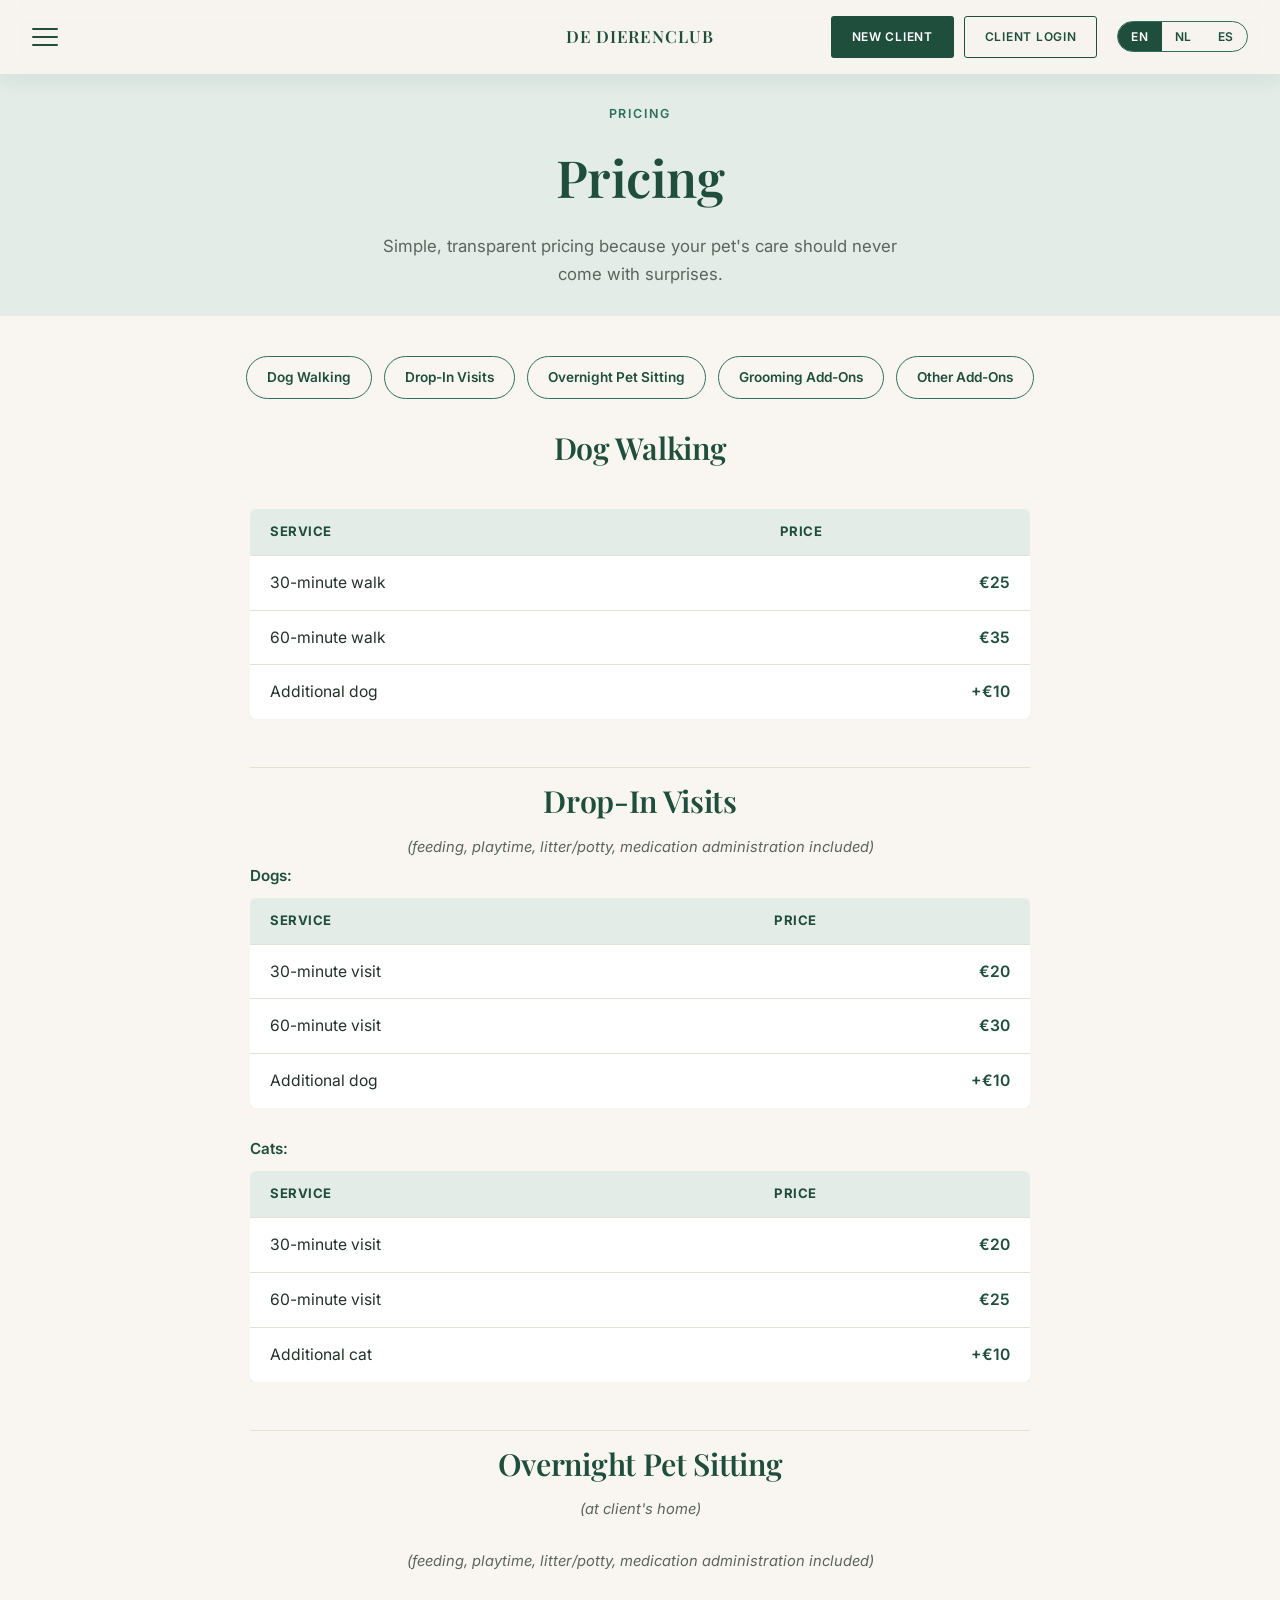
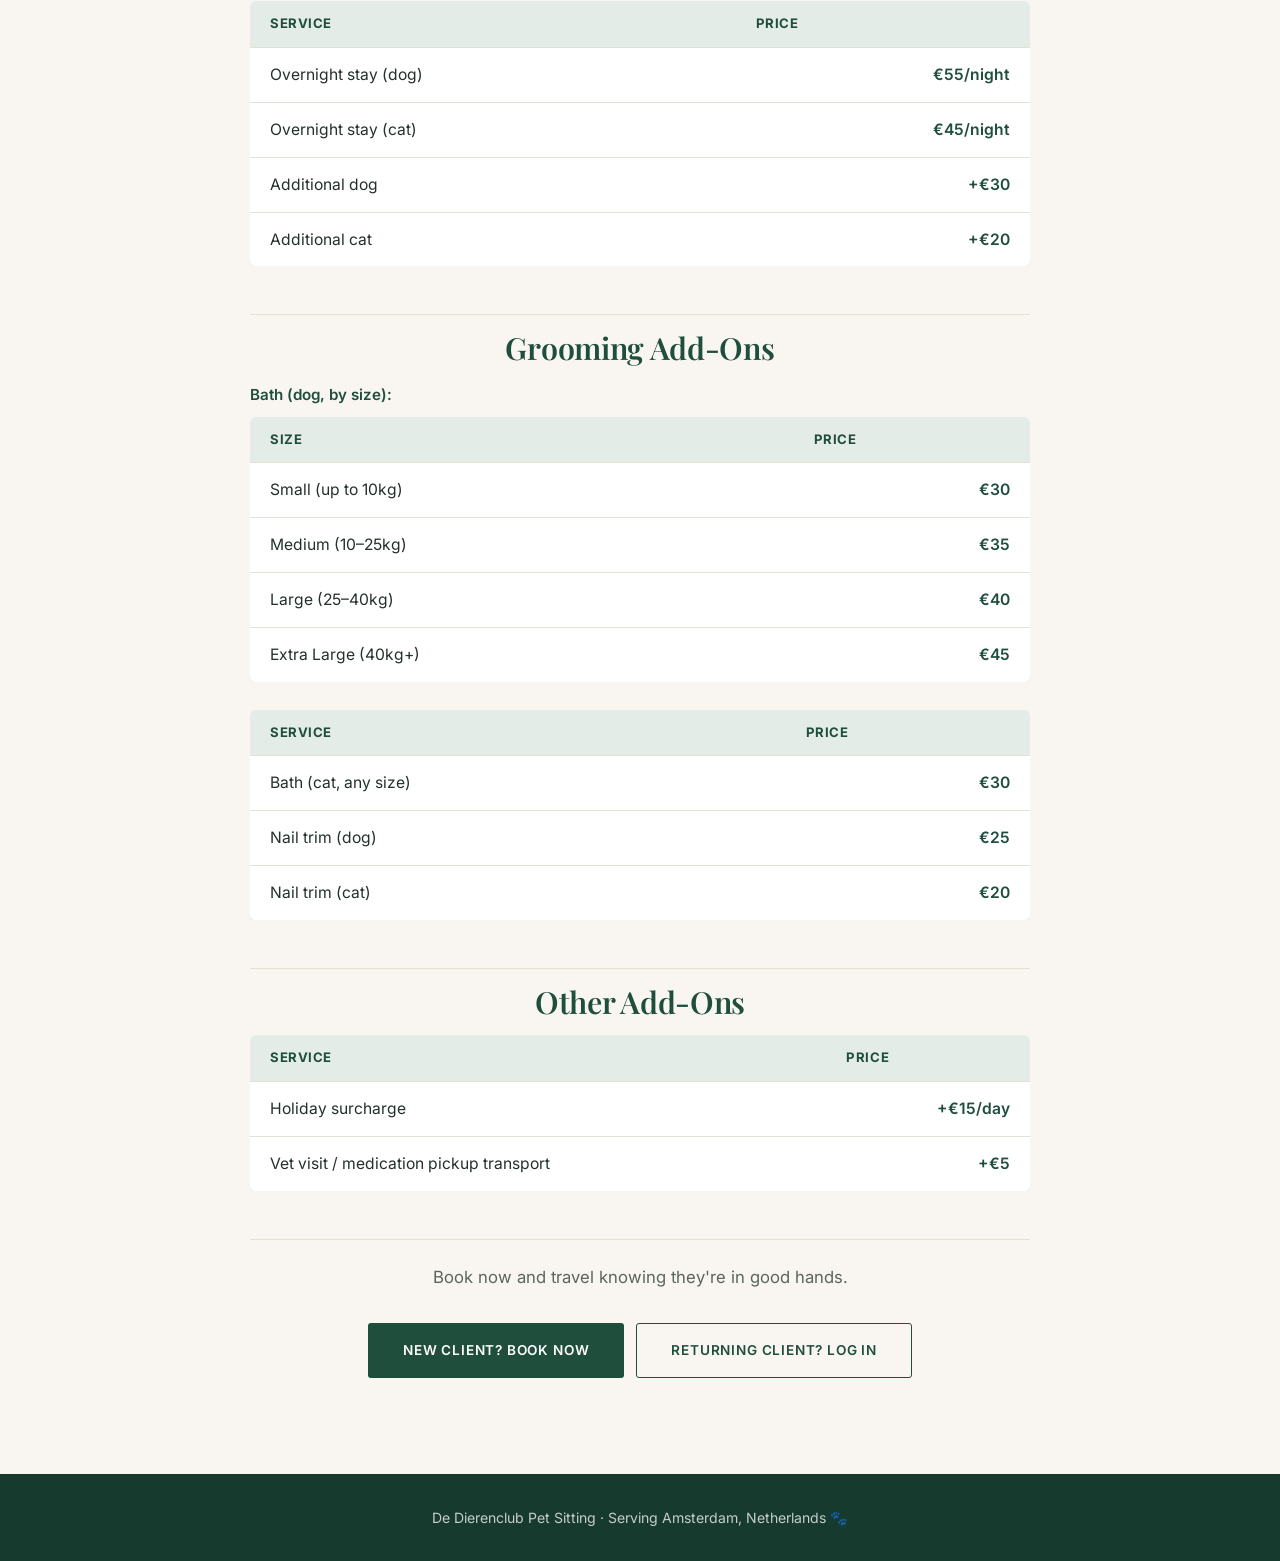
==== pricing.html @ d49aac17 "Add files via upload" ====
<!DOCTYPE html>
<html lang="en">
<head>
<meta charset="UTF-8">
<meta name="viewport" content="width=device-width, initial-scale=1.0">
<title id="pageTitle">Pricing | De Dierenclub Pet Sitting Amsterdam</title>
<meta id="metaDescription" name="description" content="Clear, transparent pricing for dog walking, drop-in visits, overnight pet sitting, and grooming add-ons in Amsterdam.">
<script>
  window.PAGE_META = {
    en: {
      title: "Pricing | De Dierenclub Pet Sitting Amsterdam",
      description: "Clear, transparent pricing for dog walking, drop-in visits, overnight pet sitting, and grooming add-ons in Amsterdam."
    },
    nl: {
      title: "Prijzen | De Dierenclub Pet Sitting Amsterdam",
      description: "Duidelijke, transparante prijzen voor hondenuitlaatservice, oppasbezoeken, overnachtingen en extra verzorgingsdiensten in Amsterdam."
    },
    es: {
      title: "Precios | De Dierenclub Pet Sitting Ámsterdam",
      description: "Precios claros y transparentes para paseo de perros, visitas a domicilio, pernoctación y servicios de aseo adicionales en Ámsterdam."
    }
  };
</script>
<!-- TODO: replace placeholder domain below with the real domain once the site is deployed -->
<link rel="alternate" hreflang="en" href="https://www.dedierenclubpetsitting.nl/pricing.html">
<link rel="alternate" hreflang="nl" href="https://www.dedierenclubpetsitting.nl/pricing.html">
<link rel="alternate" hreflang="es" href="https://www.dedierenclubpetsitting.nl/pricing.html">
<link rel="alternate" hreflang="x-default" href="https://www.dedierenclubpetsitting.nl/pricing.html">
<link rel="preconnect" href="https://fonts.googleapis.com">
<link rel="preconnect" href="https://fonts.gstatic.com" crossorigin>
<link href="https://fonts.googleapis.com/css2?family=Playfair+Display:wght@500;600;700&family=Inter:wght@400;500;600;700&display=swap" rel="stylesheet">
<link rel="stylesheet" href="styles.css">
</head>
<body>

<div class="floating-bar is-scrolled">
  <button type="button" class="hamburger" id="menuToggle" aria-expanded="false" aria-controls="navOverlay" data-i18n-aria-label="menu_open" aria-label="Open menu">
    <span></span><span></span><span></span>
  </button>
  <a class="floating-brand" href="index.html#home"><span translate="no">De Dierenclub</span></a>
  <div class="floating-right">
    <div class="header-cta">
      <a class="btn btn-primary btn-sm" href="https://www.timetopet.com/portal/dedierenclub/create-account" target="_blank" rel="noopener" data-i18n="header_book_btn">New Client</a>
      <a class="btn btn-outline btn-sm" href="https://www.timetopet.com/portal/dedierenclub" target="_blank" rel="noopener" data-i18n="header_login_btn">Client Login</a>
    </div>
    <div class="lang-toggle" role="group" aria-label="Language selector">
      <button type="button" class="lang-btn active" id="langEnBtn" data-lang="en" aria-pressed="true">EN</button>
      <button type="button" class="lang-btn" id="langNlBtn" data-lang="nl" aria-pressed="false">NL</button>
      <button type="button" class="lang-btn" id="langEsBtn" data-lang="es" aria-pressed="false">ES</button>
    </div>
  </div>
</div>

<nav class="nav-overlay" id="navOverlay" aria-hidden="true">
  <button type="button" class="hamburger" id="menuClose" style="position:absolute; top:28px; left:32px;" data-i18n-aria-label="menu_close" aria-label="Close menu">
    <span style="transform:translateY(8px) rotate(45deg);"></span>
    <span style="opacity:0;"></span>
    <span style="transform:translateY(-8px) rotate(-45deg);"></span>
  </button>
  <ul class="nav-overlay-links">
    <li><a href="index.html#home" data-i18n="nav_home">Home</a></li>
    <li><a href="index.html#services" data-i18n="nav_services">Services</a></li>
    <li><a href="index.html#about" data-i18n="nav_about">About</a></li>
    <li><a href="pricing.html" data-i18n="nav_pricing">Pricing</a></li>
    <li><a href="index.html#book" data-i18n="nav_book">Book</a></li>
    <li><a href="index.html#contact" data-i18n="nav_contact">Contact</a></li>
  </ul>
</nav>

<main>

  <section class="pricing-hero">
    <div class="container">
      <span class="eyebrow" data-i18n="pricing_hero_title">Pricing</span>
      <h1 data-i18n="pricing_hero_title">Pricing</h1>
      <p data-i18n="pricing_hero_lede">Simple, transparent pricing because your pet's care should never come with surprises.</p>
    </div>
  </section>

  <nav class="pricing-chips" aria-label="Pricing categories">
    <a class="pricing-chip" href="#dog-walking" data-i18n="service_walking_title">Dog Walking</a>
    <a class="pricing-chip" href="#dropin-visits" data-i18n="pricing_dropin_title">Drop-In Visits</a>
    <a class="pricing-chip" href="#overnight" data-i18n="pricing_overnight_title">Overnight Pet Sitting</a>
    <a class="pricing-chip" href="#grooming" data-i18n="pricing_grooming_title">Grooming Add-Ons</a>
    <a class="pricing-chip" href="#other-addons" data-i18n="pricing_other_title">Other Add-Ons</a>
  </nav>

  <section id="dog-walking" class="pricing-category">
    <div class="container pricing-category-inner">
      <h2 data-i18n="service_walking_title">Dog Walking</h2>
      <div class="pricing-table-wrap">
        <table class="pricing-table">
          <thead>
            <tr>
              <th data-i18n="pricing_col_service">Service</th>
              <th data-i18n="pricing_col_price">Price</th>
            </tr>
          </thead>
          <tbody>
            <tr>
              <td data-i18n="pricing_walk30">30-minute walk</td>
              <td>€25</td>
            </tr>
            <tr>
              <td data-i18n="pricing_walk60">60-minute walk</td>
              <td>€35</td>
            </tr>
            <tr>
              <td data-i18n="pricing_extra_dog">Additional dog</td>
              <td>+€10</td>
            </tr>
          </tbody>
        </table>
      </div>
    </div>
  </section>

  <section id="dropin-visits" class="pricing-category">
    <div class="container pricing-category-inner">
      <h2 data-i18n="pricing_dropin_title">Drop-In Visits</h2>
      <p class="pricing-note" data-i18n="pricing_dropin_note">(feeding, playtime, litter/potty, medication administration included)</p>

      <div class="pricing-subgroup">
        <p class="pricing-subgroup-label" data-i18n="pricing_dogs_label">Dogs:</p>
        <div class="pricing-table-wrap">
          <table class="pricing-table">
            <thead>
              <tr>
                <th data-i18n="pricing_col_service">Service</th>
                <th data-i18n="pricing_col_price">Price</th>
              </tr>
            </thead>
            <tbody>
              <tr>
                <td data-i18n="pricing_visit30">30-minute visit</td>
                <td>€20</td>
              </tr>
              <tr>
                <td data-i18n="pricing_visit60">60-minute visit</td>
                <td>€30</td>
              </tr>
              <tr>
                <td data-i18n="pricing_extra_dog">Additional dog</td>
                <td>+€10</td>
              </tr>
            </tbody>
          </table>
        </div>
      </div>

      <div class="pricing-subgroup">
        <p class="pricing-subgroup-label" data-i18n="pricing_cats_label">Cats:</p>
        <div class="pricing-table-wrap">
          <table class="pricing-table">
            <thead>
              <tr>
                <th data-i18n="pricing_col_service">Service</th>
                <th data-i18n="pricing_col_price">Price</th>
              </tr>
            </thead>
            <tbody>
              <tr>
                <td data-i18n="pricing_visit30">30-minute visit</td>
                <td>€20</td>
              </tr>
              <tr>
                <td data-i18n="pricing_visit60">60-minute visit</td>
                <td>€25</td>
              </tr>
              <tr>
                <td data-i18n="pricing_extra_cat">Additional cat</td>
                <td>+€10</td>
              </tr>
            </tbody>
          </table>
        </div>
      </div>
    </div>
  </section>

  <section id="overnight" class="pricing-category">
    <div class="container pricing-category-inner">
      <h2 data-i18n="pricing_overnight_title">Overnight Pet Sitting</h2>
      <p class="pricing-note" data-i18n="pricing_overnight_note">(at client's home)</p>
      <p class="pricing-note" data-i18n="pricing_dropin_note">(feeding, playtime, litter/potty, medication administration included)</p>
      <div class="pricing-table-wrap">
        <table class="pricing-table">
          <thead>
            <tr>
              <th data-i18n="pricing_col_service">Service</th>
              <th data-i18n="pricing_col_price">Price</th>
            </tr>
          </thead>
          <tbody>
            <tr>
              <td data-i18n="pricing_overnight_dog">Overnight stay (dog)</td>
              <td>€55/night</td>
            </tr>
            <tr>
              <td data-i18n="pricing_overnight_cat">Overnight stay (cat)</td>
              <td>€45/night</td>
            </tr>
            <tr>
              <td data-i18n="pricing_extra_dog">Additional dog</td>
              <td>+€30</td>
            </tr>
            <tr>
              <td data-i18n="pricing_extra_cat">Additional cat</td>
              <td>+€20</td>
            </tr>
          </tbody>
        </table>
      </div>
    </div>
  </section>

  <section id="grooming" class="pricing-category">
    <div class="container pricing-category-inner">
      <h2 data-i18n="pricing_grooming_title">Grooming Add-Ons</h2>

      <div class="pricing-subgroup">
        <p class="pricing-subgroup-label" data-i18n="pricing_bath_dog_label">Bath (dog, by size):</p>
        <div class="pricing-table-wrap">
          <table class="pricing-table">
            <thead>
              <tr>
                <th data-i18n="pricing_col_size">Size</th>
                <th data-i18n="pricing_col_price">Price</th>
              </tr>
            </thead>
            <tbody>
              <tr>
                <td data-i18n="pricing_size_small">Small (up to 10kg)</td>
                <td>€30</td>
              </tr>
              <tr>
                <td data-i18n="pricing_size_medium">Medium (10–25kg)</td>
                <td>€35</td>
              </tr>
              <tr>
                <td data-i18n="pricing_size_large">Large (25–40kg)</td>
                <td>€40</td>
              </tr>
              <tr>
                <td data-i18n="pricing_size_xl">Extra Large (40kg+)</td>
                <td>€45</td>
              </tr>
            </tbody>
          </table>
        </div>
      </div>

      <div class="pricing-subgroup">
        <div class="pricing-table-wrap">
          <table class="pricing-table">
            <thead>
              <tr>
                <th data-i18n="pricing_col_service">Service</th>
                <th data-i18n="pricing_col_price">Price</th>
              </tr>
            </thead>
            <tbody>
              <tr>
                <td data-i18n="pricing_bath_cat">Bath (cat, any size)</td>
                <td>€30</td>
              </tr>
              <tr>
                <td data-i18n="pricing_nail_dog">Nail trim (dog)</td>
                <td>€25</td>
              </tr>
              <tr>
                <td data-i18n="pricing_nail_cat">Nail trim (cat)</td>
                <td>€20</td>
              </tr>
            </tbody>
          </table>
        </div>
      </div>
    </div>
  </section>

  <section id="other-addons" class="pricing-category">
    <div class="container pricing-category-inner">
      <h2 data-i18n="pricing_other_title">Other Add-Ons</h2>
      <div class="pricing-table-wrap">
        <table class="pricing-table">
          <thead>
            <tr>
              <th data-i18n="pricing_col_service">Service</th>
              <th data-i18n="pricing_col_price">Price</th>
            </tr>
          </thead>
          <tbody>
            <tr>
              <td data-i18n="pricing_holiday">Holiday surcharge</td>
              <td>+€15/day</td>
            </tr>
            <tr>
              <td data-i18n="pricing_vet_transport">Vet visit / medication pickup transport</td>
              <td>+€5</td>
            </tr>
          </tbody>
        </table>
      </div>
    </div>
  </section>

  <section class="pricing-cta">
    <div class="container">
      <p data-i18n="pricing_cta_lede_2">Book now and travel knowing they're in good hands.</p>
      <div class="btn-pair">
        <a class="btn btn-primary" href="https://www.timetopet.com/portal/dedierenclub/create-account" target="_blank" rel="noopener" data-i18n="cta_new_client_btn">New Client? Book Now</a>
        <a class="btn btn-outline" href="https://www.timetopet.com/portal/dedierenclub" target="_blank" rel="noopener" data-i18n="cta_returning_client_btn">Returning Client? Log In</a>
      </div>
    </div>
  </section>

</main>

<footer class="site-footer">
  <div class="container footer-inner">
    <p><span translate="no">De Dierenclub</span> Pet Sitting · <span data-i18n="footer_text">Serving Amsterdam, Netherlands 🐾</span></p>
  </div>
</footer>

<script src="script.js"></script>
</body>
</html>
---- styles.css ----
:root {
  --forest: #1F4E3D;
  --forest-dark: #163A2D;
  --sage: #2E6F5E;
  --sage-light: #E3ECE7;
  --bg: #F9F6F1;
  --white: #FFFFFF;
  --ink: #24302A;
  --ink-soft: #5B655E;
  --border: #E4E0D3;
  --gold: #C9A24B;
  --radius: 6px;
  --radius-sm: 3px;
  --shadow-soft: 0 6px 20px rgba(31, 78, 61, 0.08);
  --shadow: 0 14px 32px rgba(31, 78, 61, 0.14);
  --shadow-lift: 0 26px 52px rgba(31, 78, 61, 0.18);
  --ease: cubic-bezier(0.22, 1, 0.36, 1);
}

* {
  box-sizing: border-box;
}

html {
  scroll-behavior: smooth;
}

body {
  margin: 0;
  font-family: 'Inter', sans-serif;
  color: var(--ink);
  background-color: var(--bg);
  line-height: 1.65;
  -webkit-font-smoothing: antialiased;
  -moz-osx-font-smoothing: grayscale;
}

body.menu-open {
  overflow: hidden;
}

h1, h2, h3 {
  font-family: 'Playfair Display', serif;
  font-weight: 600;
  letter-spacing: -0.01em;
  color: var(--forest);
  margin: 0;
}

p {
  margin: 0 0 1rem 0;
  color: var(--ink-soft);
}

a {
  color: var(--sage);
}

img {
  max-width: 100%;
  display: block;
}

.container {
  max-width: 1140px;
  margin: 0 auto;
  padding: 0 28px;
}

.eyebrow {
  display: block;
  font-family: 'Inter', sans-serif;
  font-size: 0.78rem;
  font-weight: 600;
  letter-spacing: 0.16em;
  text-transform: uppercase;
  color: var(--sage);
  margin-bottom: 10px;
}

/* ---------- Floating top bar ---------- */
.floating-bar {
  position: fixed;
  top: 0;
  left: 0;
  right: 0;
  z-index: 40;
  display: grid;
  grid-template-columns: 1fr auto 1fr;
  align-items: center;
  padding: 28px 32px;
  transition: background-color 0.3s var(--ease), box-shadow 0.3s var(--ease), padding 0.3s var(--ease);
}

.floating-bar .hamburger {
  justify-self: start;
}

.floating-bar .floating-brand {
  justify-self: center;
}

.floating-right {
  display: flex;
  align-items: center;
  gap: 20px;
  justify-self: end;
}

.header-cta {
  display: flex;
  align-items: center;
  gap: 10px;
}

/* Over the dark full-bleed hero, the outline button needs light styling to
   stay legible; once the bar solidifies on scroll (or on pages with no
   photo hero, like pricing.html), it uses the standard forest styling. */
.floating-bar:not(.is-scrolled) .header-cta .btn-outline {
  border-color: rgba(255, 255, 255, 0.75);
  color: var(--white);
}

.floating-bar:not(.is-scrolled) .header-cta .btn-outline:hover {
  background-color: var(--white);
  color: var(--forest);
}

@media (max-width: 860px) {
  .header-cta {
    display: none;
  }
}

.floating-bar.is-scrolled {
  background-color: rgba(249, 246, 241, 0.9);
  backdrop-filter: blur(8px);
  box-shadow: var(--shadow-soft);
  padding: 16px 32px;
}

.hamburger {
  display: flex;
  flex-direction: column;
  justify-content: center;
  gap: 6px;
  width: 42px;
  height: 42px;
  background: none;
  border: none;
  cursor: pointer;
  padding: 0;
  z-index: 60;
}

.hamburger span {
  display: block;
  width: 26px;
  height: 2px;
  background-color: var(--white);
  border-radius: 2px;
  transition: transform 0.35s var(--ease), opacity 0.25s var(--ease), background-color 0.3s var(--ease);
}

.floating-bar.is-scrolled .hamburger span {
  background-color: var(--forest);
}

.menu-open .hamburger span {
  background-color: var(--white) !important;
}

.menu-open .hamburger span:nth-child(1) {
  transform: translateY(8px) rotate(45deg);
}

.menu-open .hamburger span:nth-child(2) {
  opacity: 0;
}

.menu-open .hamburger span:nth-child(3) {
  transform: translateY(-8px) rotate(-45deg);
}

.floating-brand {
  font-family: 'Playfair Display', serif;
  font-weight: 600;
  font-size: 1.05rem;
  letter-spacing: 0.06em;
  text-transform: uppercase;
  color: var(--white);
  text-decoration: none;
  transition: color 0.3s var(--ease);
}

.floating-bar.is-scrolled .floating-brand {
  color: var(--forest);
}

.menu-open .floating-brand {
  color: var(--white) !important;
}

.lang-toggle {
  display: flex;
  border: 1px solid rgba(255, 255, 255, 0.7);
  border-radius: 999px;
  overflow: hidden;
  transition: border-color 0.3s var(--ease);
  z-index: 60;
}

.floating-bar.is-scrolled .lang-toggle {
  border-color: var(--sage);
}

.menu-open .lang-toggle {
  border-color: rgba(255, 255, 255, 0.7) !important;
}

.lang-btn {
  border: none;
  background-color: transparent;
  color: var(--white);
  font-family: inherit;
  font-weight: 600;
  font-size: 0.75rem;
  letter-spacing: 0.05em;
  padding: 7px 13px;
  cursor: pointer;
  transition: background-color 0.15s ease, color 0.15s ease;
}

.floating-bar.is-scrolled .lang-btn {
  color: var(--forest);
}

.menu-open .lang-btn {
  color: var(--white) !important;
}

.lang-btn.active {
  background-color: var(--white);
  color: var(--forest) !important;
}

.lang-btn:not(.active):hover {
  background-color: rgba(255, 255, 255, 0.15);
}

.floating-bar.is-scrolled .lang-btn.active {
  background-color: var(--forest);
  color: var(--white) !important;
}

/* ---------- Full-screen nav overlay ---------- */
.nav-overlay {
  position: fixed;
  inset: 0;
  z-index: 50;
  background-color: var(--forest);
  display: flex;
  align-items: center;
  justify-content: center;
  opacity: 0;
  visibility: hidden;
  transition: opacity 0.45s var(--ease), visibility 0.45s var(--ease);
}

.nav-overlay.is-open {
  opacity: 1;
  visibility: visible;
}

.nav-overlay-links {
  list-style: none;
  margin: 0;
  padding: 0;
  text-align: center;
}

.nav-overlay-links li {
  overflow: hidden;
}

.nav-overlay-links a {
  display: inline-block;
  font-family: 'Playfair Display', serif;
  font-size: clamp(2.2rem, 6vw, 3.6rem);
  font-weight: 600;
  color: var(--white);
  text-decoration: none;
  padding: 14px 0;
  opacity: 0;
  transform: translateY(30px);
  transition: opacity 0.5s var(--ease), transform 0.5s var(--ease), color 0.2s ease;
}

.nav-overlay.is-open .nav-overlay-links a {
  opacity: 1;
  transform: translateY(0);
}

.nav-overlay-links a:hover {
  color: var(--gold);
}

.nav-overlay.is-open .nav-overlay-links li:nth-child(1) a { transition-delay: 0.08s; }
.nav-overlay.is-open .nav-overlay-links li:nth-child(2) a { transition-delay: 0.14s; }
.nav-overlay.is-open .nav-overlay-links li:nth-child(3) a { transition-delay: 0.2s; }
.nav-overlay.is-open .nav-overlay-links li:nth-child(4) a { transition-delay: 0.26s; }
.nav-overlay.is-open .nav-overlay-links li:nth-child(5) a { transition-delay: 0.32s; }

@media (prefers-reduced-motion: reduce) {
  .nav-overlay-links a {
    transition: opacity 0.2s ease;
    transform: none;
  }
}

/* ---------- Buttons ---------- */
.btn {
  display: inline-block;
  padding: 15px 34px;
  border-radius: var(--radius-sm);
  font-family: 'Inter', sans-serif;
  font-weight: 600;
  font-size: 0.85rem;
  letter-spacing: 0.06em;
  text-transform: uppercase;
  text-decoration: none;
  border: 1px solid transparent;
  cursor: pointer;
  transition: transform 0.25s var(--ease), box-shadow 0.25s var(--ease), background-color 0.25s var(--ease), color 0.25s var(--ease), border-color 0.25s var(--ease);
}

.btn-primary {
  background-color: var(--forest);
  color: var(--white);
}

.btn-primary:hover {
  background-color: var(--forest-dark);
  transform: translateY(-3px);
  box-shadow: var(--shadow);
}

.btn-outline {
  background-color: transparent;
  color: var(--forest);
  border-color: var(--forest);
}

.btn-outline:hover {
  background-color: var(--forest);
  color: var(--white);
  transform: translateY(-3px);
}

.btn-sm {
  padding: 10px 20px;
  font-size: 0.75rem;
}

.btn-pair {
  display: flex;
  align-items: center;
  justify-content: center;
  gap: 12px;
  flex-wrap: wrap;
}

.btn-book {
  display: inline-block;
  align-self: flex-start;
  margin-top: auto;
  padding: 11px 22px;
  border-radius: var(--radius-sm);
  border: 1px solid var(--sage);
  color: var(--sage);
  background: transparent;
  font-weight: 600;
  font-size: 0.78rem;
  letter-spacing: 0.06em;
  text-transform: uppercase;
  text-decoration: none;
  transition: background-color 0.25s ease, color 0.25s ease, transform 0.25s ease;
}

.btn-book:hover {
  background-color: var(--sage);
  color: var(--white);
  transform: translateY(-2px);
}

.btn-whatsapp {
  display: inline-flex;
  align-items: center;
  gap: 10px;
  margin-top: 18px;
  padding: 14px 28px;
  border-radius: var(--radius-sm);
  background-color: #25D366;
  color: var(--white);
  font-weight: 600;
  font-size: 0.85rem;
  letter-spacing: 0.04em;
  text-decoration: none;
  transition: transform 0.25s var(--ease), box-shadow 0.25s var(--ease), background-color 0.25s ease;
}

.btn-whatsapp:hover {
  background-color: #1EBE59;
  transform: translateY(-3px);
  box-shadow: var(--shadow);
}

/* ---------- Hero ---------- */
.hero {
  position: relative;
  height: 100vh;
  min-height: 560px;
  display: flex;
  align-items: center;
  justify-content: center;
  overflow: hidden;
  text-align: center;
}

.hero-media {
  position: absolute;
  inset: 0;
  background-image: url('images/hero-amsterdam-canal.jpg');
  background-size: cover;
  background-position: center;
  transform: scale(1.06);
}

.hero-overlay {
  position: absolute;
  inset: 0;
  background: linear-gradient(180deg, rgba(22, 43, 35, 0.45) 0%, rgba(20, 38, 31, 0.35) 45%, rgba(15, 30, 24, 0.65) 100%);
}

.hero-inner {
  position: relative;
  z-index: 2;
  max-width: 780px;
  padding: 0 28px;
}

.hero h1 {
  font-size: clamp(2.4rem, 6vw, 4.6rem);
  line-height: 1.08;
  color: var(--white);
  opacity: 0;
  transform: translateY(22px);
  animation: heroIn 1s var(--ease) 0.3s forwards;
}

.hero-line {
  display: block;
}

@keyframes heroIn {
  to { opacity: 1; transform: translateY(0); }
}

@media (prefers-reduced-motion: reduce) {
  .hero h1 {
    animation: none;
    opacity: 1;
    transform: none;
  }
}

.scroll-indicator {
  position: absolute;
  left: 50%;
  bottom: 40px;
  transform: translateX(-50%);
  z-index: 2;
  width: 44px;
  height: 44px;
  border: 1px solid rgba(255, 255, 255, 0.6);
  border-radius: 50%;
  background: transparent;
  color: var(--white);
  display: flex;
  align-items: center;
  justify-content: center;
  cursor: pointer;
  animation: bob 2.4s ease-in-out infinite;
}

.scroll-indicator svg {
  width: 16px;
  height: 16px;
}

@keyframes bob {
  0%, 100% { transform: translateX(-50%) translateY(0); }
  50% { transform: translateX(-50%) translateY(8px); }
}

@media (prefers-reduced-motion: reduce) {
  .scroll-indicator {
    animation: none;
  }
}

/* ---------- Sections ---------- */
.section {
  padding: 48px 0 128px;
}

.section-head {
  text-align: center;
  max-width: 620px;
  margin: 0 auto 64px;
}

.section-head h2 {
  font-size: clamp(2rem, 4vw, 2.75rem);
  margin-bottom: 14px;
}

.section-head p {
  font-size: 1.1rem;
}

.reveal {
  opacity: 0;
  transform: translateY(36px);
  transition: opacity 0.8s var(--ease), transform 0.8s var(--ease);
}

.reveal.is-visible {
  opacity: 1;
  transform: translateY(0);
}

@media (prefers-reduced-motion: reduce) {
  .reveal {
    opacity: 1;
    transform: none;
    transition: none;
  }
}

/* ---------- Services ---------- */
.services {
  background-color: var(--bg);
  padding-bottom: 100px;
}

.services .section-head {
  margin-bottom: 40px;
}

.service-grid {
  display: grid;
  grid-template-columns: repeat(4, 1fr);
  gap: 28px;
}

.service-card {
  display: flex;
  flex-direction: column;
  background-color: var(--white);
  border: 1px solid var(--border);
  border-radius: var(--radius);
  padding: 40px 30px;
  text-align: left;
  transition: transform 0.35s var(--ease), box-shadow 0.35s var(--ease), border-color 0.35s var(--ease);
}

.service-card:hover {
  transform: translateY(-8px);
  box-shadow: var(--shadow-lift);
  border-color: transparent;
}

.service-icon {
  width: 44px;
  height: 44px;
  color: var(--sage);
  margin-bottom: 22px;
  transition: transform 0.35s var(--ease), color 0.35s var(--ease);
}

.service-card:hover .service-icon {
  transform: scale(1.1);
  color: var(--forest);
}

.service-card h3 {
  font-size: 1.3rem;
  margin-bottom: 10px;
}

.service-card p {
  font-size: 0.95rem;
  margin-bottom: 24px;
}

/* ---------- About ---------- */
.about {
  background-color: var(--sage-light);
  padding-top: 72px;
  padding-bottom: 72px;
}

.about-inner {
  display: grid;
  grid-template-columns: 0.85fr 1.15fr;
  gap: 72px;
  align-items: center;
}

.about-photo {
  border-radius: var(--radius);
  overflow: hidden;
  box-shadow: var(--shadow);
  aspect-ratio: 4 / 5;
}

.about-photo img {
  width: 100%;
  height: 100%;
  object-fit: cover;
}

.about-text h2 {
  font-size: clamp(2rem, 4vw, 2.6rem);
  margin-bottom: 22px;
}

.about-text p {
  font-size: 1.02rem;
}

/* ---------- Reviews ---------- */
.reviews {
  background-color: var(--bg);
  padding-bottom: 48px;
}

.reviews .section-head {
  margin-bottom: 40px;
}

.book {
  background-color: var(--sage-light);
  text-align: center;
  padding-bottom: 72px;
}

.book .section-head {
  margin-bottom: 40px;
}

.reviews-grid {
  display: grid;
  grid-template-columns: repeat(3, 1fr);
  gap: 28px;
  margin-bottom: 48px;
}

.review-card {
  background-color: var(--white);
  border: 1px solid var(--border);
  border-radius: var(--radius);
  padding: 34px 30px;
  transition: transform 0.35s var(--ease), box-shadow 0.35s var(--ease);
}

.review-card:hover {
  transform: translateY(-6px);
  box-shadow: var(--shadow-lift);
}

.review-stars {
  color: var(--gold);
  font-size: 1rem;
  letter-spacing: 2px;
  margin-bottom: 14px;
}

.review-text {
  font-style: italic;
  color: var(--ink);
  font-size: 0.98rem;
}

.review-author {
  font-weight: 600;
  color: var(--forest);
  margin-bottom: 0;
  font-size: 0.88rem;
}

.review-platforms {
  text-align: center;
}

.review-platforms-label {
  font-size: 1.05rem;
  margin-bottom: 16px;
}

.review-platform-links {
  display: flex;
  justify-content: center;
  flex-wrap: wrap;
  gap: 12px;
}

.review-platform-link {
  display: inline-flex;
  align-items: center;
  gap: 8px;
  padding: 9px 20px;
  border-radius: 999px;
  border: 1px solid var(--sage);
  color: var(--forest);
  text-decoration: none;
  font-weight: 600;
  font-size: 0.88rem;
  transition: background-color 0.2s ease, color 0.2s ease, transform 0.2s ease;
}

.review-platform-link:hover {
  background-color: var(--sage);
  color: var(--white);
  transform: translateY(-2px);
}

.review-platform-icon {
  width: 18px;
  height: 18px;
  flex-shrink: 0;
}

/* ---------- Contact ---------- */
.contact {
  background-color: var(--forest);
}

.contact .section-head h2,
.contact .section-head p {
  color: var(--white);
}

.contact .section-head {
  margin-bottom: 40px;
}

.contact .section-head p {
  color: rgba(255, 255, 255, 0.8);
}

.contact-inner {
  max-width: 560px;
  margin: 0 auto;
  text-align: center;
}

.contact-form {
  text-align: left;
  background-color: rgba(255, 255, 255, 0.04);
  border: 1px solid rgba(255, 255, 255, 0.16);
  border-radius: var(--radius);
  padding: 36px;
}

.form-row {
  margin-bottom: 20px;
  display: flex;
  flex-direction: column;
}

.form-row label {
  font-weight: 600;
  margin-bottom: 8px;
  font-size: 0.85rem;
  letter-spacing: 0.03em;
  color: rgba(255, 255, 255, 0.85);
}

.form-row input,
.form-row textarea {
  padding: 13px 16px;
  border-radius: var(--radius-sm);
  border: 1px solid rgba(255, 255, 255, 0.25);
  background-color: rgba(255, 255, 255, 0.06);
  font-family: inherit;
  font-size: 1rem;
  color: var(--white);
}

.form-row input::placeholder,
.form-row textarea::placeholder {
  color: rgba(255, 255, 255, 0.4);
}

.form-row input:focus,
.form-row textarea:focus {
  outline: none;
  border-color: var(--gold);
  background-color: rgba(255, 255, 255, 0.1);
}

.form-note {
  margin: 16px 0 0;
  font-weight: 600;
  color: var(--gold);
  min-height: 1.2em;
  font-size: 0.9rem;
}

.contact-whatsapp {
  margin-top: 28px;
}

/* ---------- Footer ---------- */
.site-footer {
  background-color: var(--forest-dark);
  color: rgba(255, 255, 255, 0.75);
  padding: 32px 0;
}

.footer-inner p {
  color: inherit;
  margin: 0;
  text-align: center;
  font-size: 0.88rem;
}

/* ---------- Pricing page ---------- */
.pricing-hero {
  background-color: var(--sage-light);
  padding: 104px 0 28px;
  text-align: center;
}

.pricing-hero h1 {
  font-size: clamp(2.4rem, 5vw, 3.2rem);
  margin-bottom: 14px;
}

.pricing-hero p {
  max-width: 520px;
  margin: 0 auto;
  font-size: 1.05rem;
}

.pricing-chips {
  display: flex;
  flex-wrap: wrap;
  justify-content: center;
  gap: 12px;
  padding: 40px 0 12px;
}

.pricing-chip {
  display: inline-block;
  padding: 9px 20px;
  border-radius: 999px;
  border: 1px solid var(--sage);
  color: var(--forest);
  text-decoration: none;
  font-weight: 600;
  font-size: 0.85rem;
  white-space: nowrap;
  transition: background-color 0.2s ease, color 0.2s ease, transform 0.2s ease;
}

.pricing-chip:hover {
  background-color: var(--forest);
  color: var(--white);
  border-color: var(--forest);
  transform: translateY(-2px);
}

.pricing-category {
  scroll-margin-top: 130px;
  padding: 0;
}

.pricing-category-inner {
  max-width: 780px;
  margin: 0 auto;
  padding: 8px 0 48px;
  border-bottom: 1px solid var(--border);
}

.pricing-category-inner h2 {
  font-size: 1.9rem;
  text-align: center;
  margin-bottom: 8px;
}

#dog-walking h2 {
  margin-top: 4px;
  margin-bottom: 36px;
}

.pricing-note {
  text-align: center;
  font-style: italic;
  font-size: 0.92rem;
  color: var(--ink-soft);
  max-width: 560px;
  margin: 0 auto 28px;
}

#dropin-visits .pricing-note {
  margin-bottom: 4px;
}

.pricing-subgroup {
  margin-bottom: 28px;
}

.pricing-subgroup:last-child {
  margin-bottom: 0;
}

.pricing-subgroup-label {
  font-weight: 600;
  color: var(--forest);
  margin-bottom: 10px;
  font-size: 0.95rem;
}

.pricing-table-wrap {
  overflow-x: auto;
}

.pricing-table {
  width: 100%;
  border-collapse: collapse;
  background-color: var(--white);
  border-radius: var(--radius);
  overflow: hidden;
  box-shadow: var(--shadow-soft);
}

.pricing-table th {
  text-align: left;
  background-color: var(--sage-light);
  color: var(--forest);
  font-size: 0.82rem;
  letter-spacing: 0.04em;
  text-transform: uppercase;
  padding: 12px 20px;
}

.pricing-table td {
  padding: 14px 20px;
  border-top: 1px solid var(--border);
  font-size: 0.98rem;
}

.pricing-table td:last-child {
  text-align: right;
  font-weight: 600;
  color: var(--forest);
  white-space: nowrap;
}

.pricing-cta {
  text-align: center;
  padding: 24px 0 96px;
}

.pricing-cta p {
  max-width: 560px;
  margin: 0 auto 32px;
  font-size: 1.05rem;
}

/* ---------- Responsive ---------- */
@media (max-width: 900px) {
  .service-grid {
    grid-template-columns: repeat(2, 1fr);
  }

  .about-inner {
    grid-template-columns: 1fr;
    gap: 40px;
  }

  .about-photo {
    max-width: 360px;
    margin: 0 auto;
    aspect-ratio: 1 / 1;
  }

  .about-text {
    text-align: center;
  }

  .reviews-grid {
    grid-template-columns: 1fr;
  }
}

@media (max-width: 640px) {
  .floating-bar {
    padding: 20px 20px;
  }

  .floating-bar.is-scrolled {
    padding: 14px 20px;
  }

  .floating-brand {
    font-size: 0.85rem;
  }

  .section {
    padding: 32px 0 88px;
  }

  .section-head {
    margin-bottom: 44px;
  }

  .service-grid {
    grid-template-columns: 1fr;
  }

  .contact-form {
    padding: 24px;
  }

  .pricing-hero {
    padding: 88px 0 20px;
  }
}
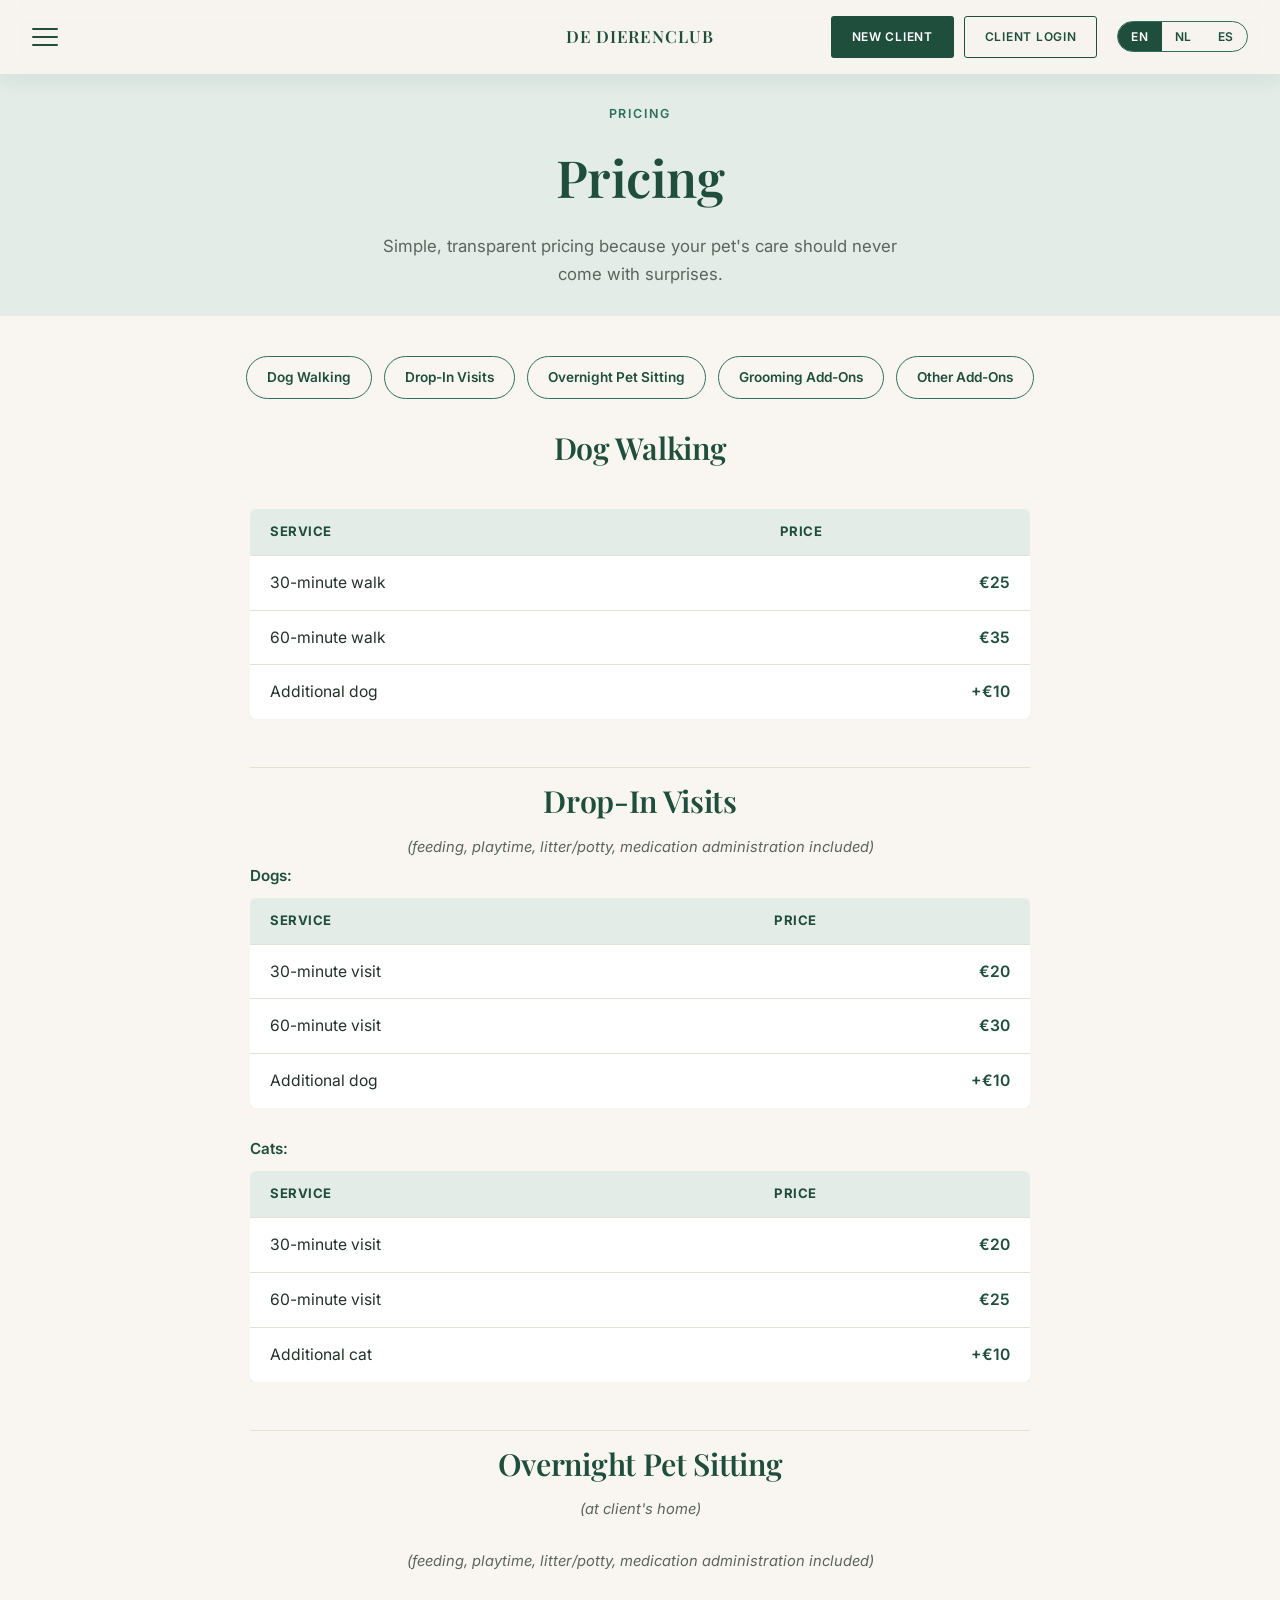
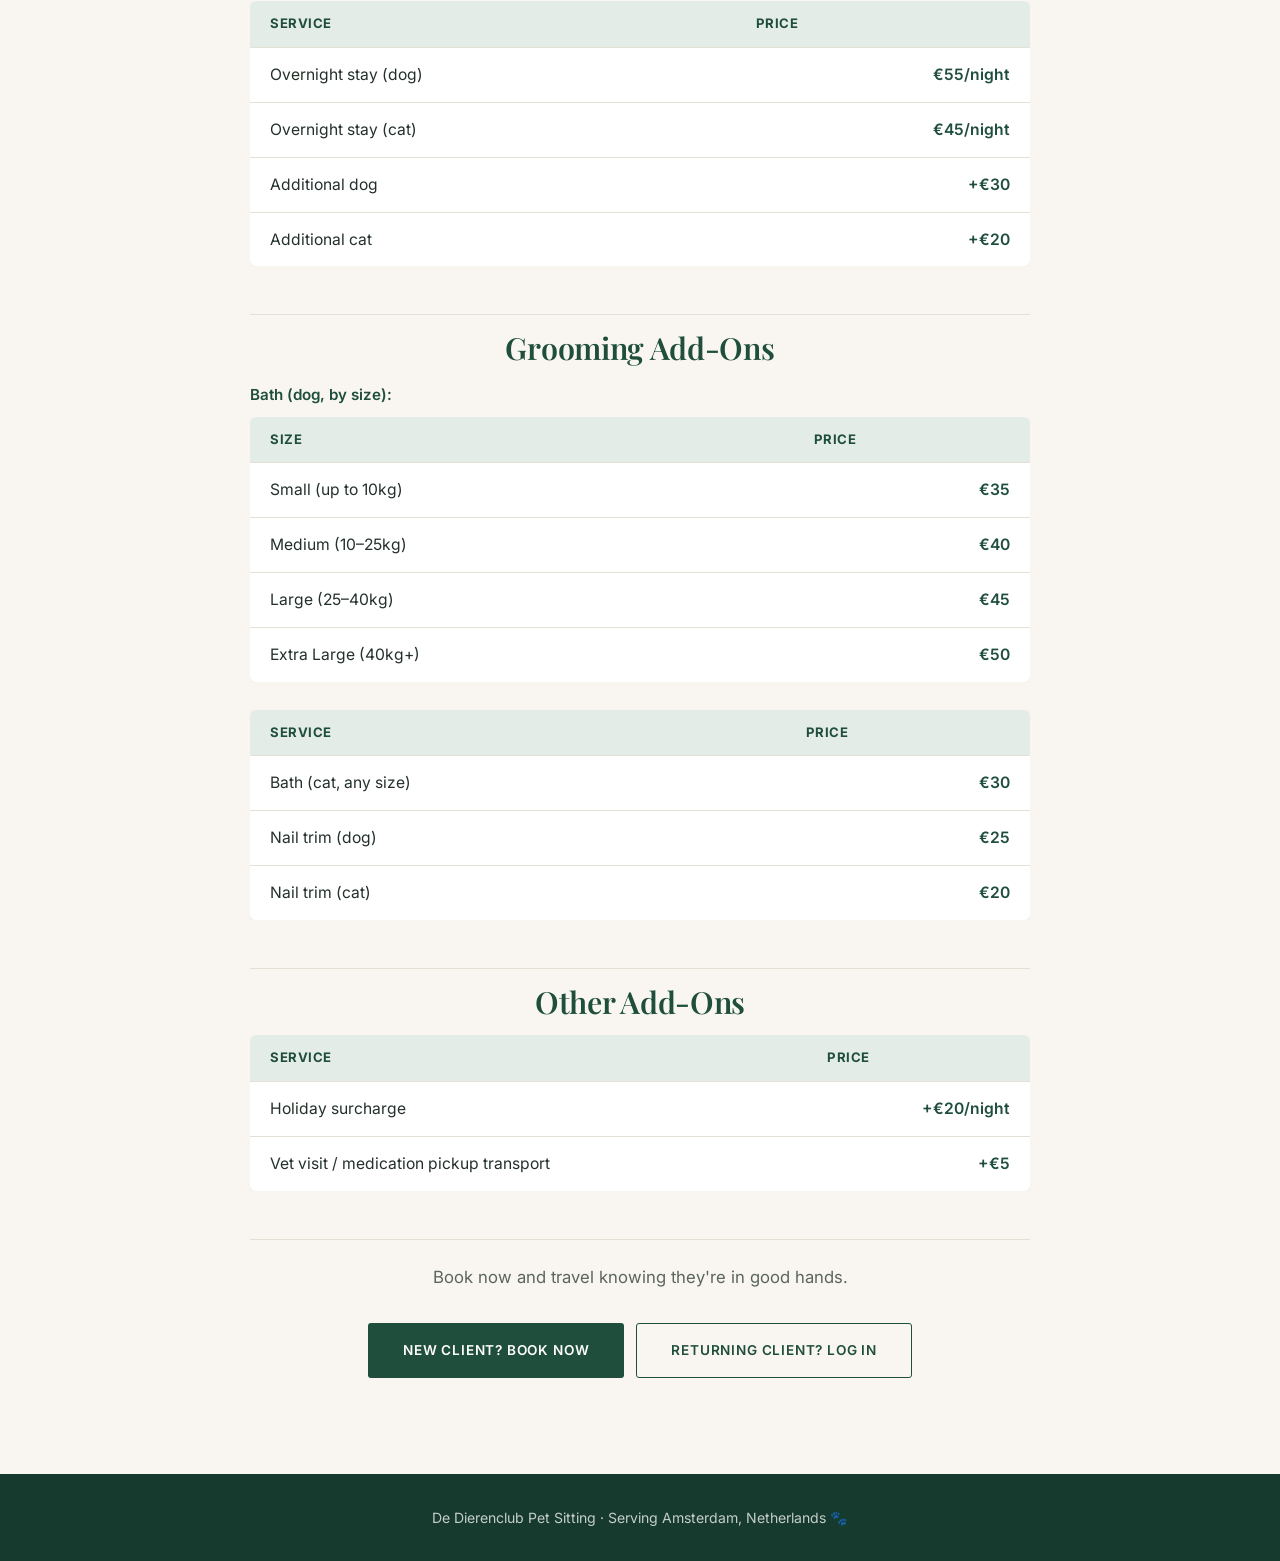
==== commit c1884fd5: "Add files via upload" ====
--- a/pricing.html
+++ b/pricing.html
@@ -231,19 +231,19 @@
             <tbody>
               <tr>
                 <td data-i18n="pricing_size_small">Small (up to 10kg)</td>
-                <td>€30</td>
+                <td>€35</td>
               </tr>
               <tr>
                 <td data-i18n="pricing_size_medium">Medium (10–25kg)</td>
-                <td>€35</td>
+                <td>€40</td>
               </tr>
               <tr>
                 <td data-i18n="pricing_size_large">Large (25–40kg)</td>
-                <td>€40</td>
+                <td>€45</td>
               </tr>
               <tr>
                 <td data-i18n="pricing_size_xl">Extra Large (40kg+)</td>
-                <td>€45</td>
+                <td>€50</td>
               </tr>
             </tbody>
           </table>
@@ -293,7 +293,7 @@
           <tbody>
             <tr>
               <td data-i18n="pricing_holiday">Holiday surcharge</td>
-              <td>+€15/day</td>
+              <td>+€20/night</td>
             </tr>
             <tr>
               <td data-i18n="pricing_vet_transport">Vet visit / medication pickup transport</td>
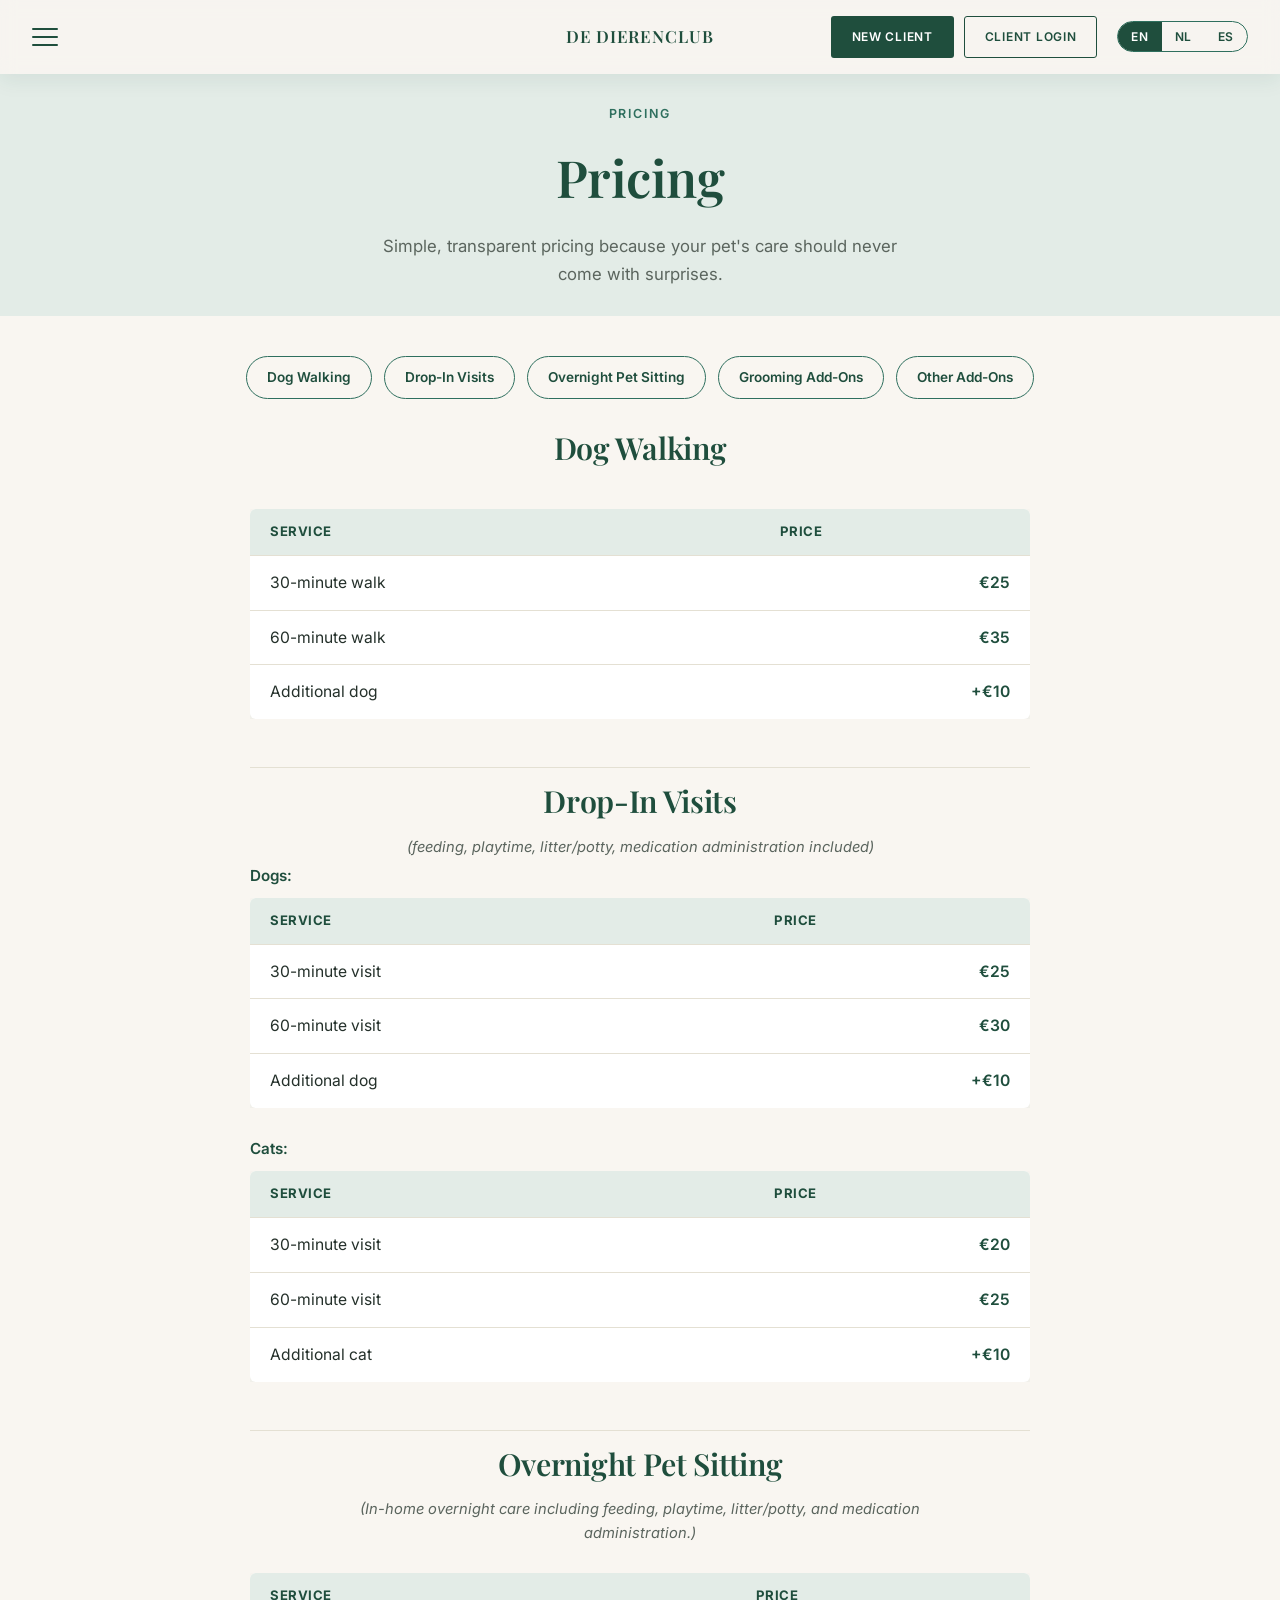
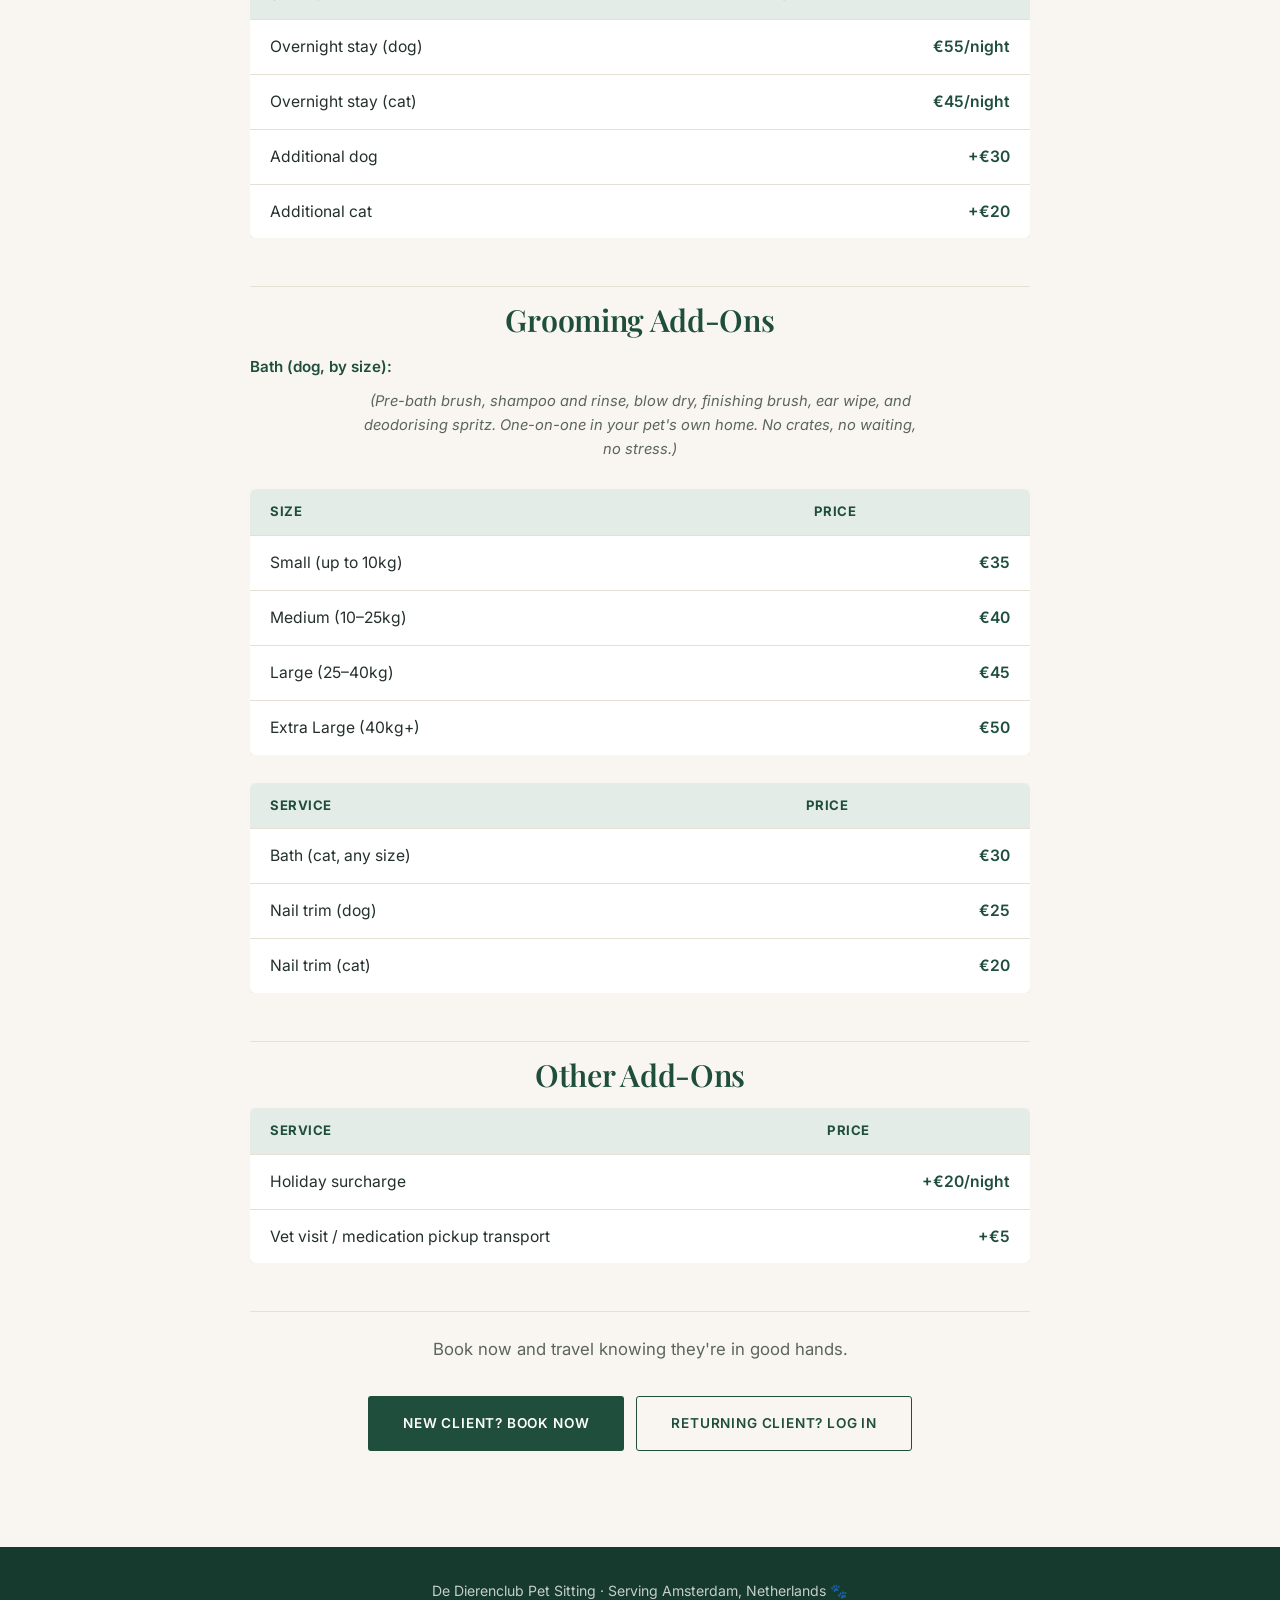
==== commit d28d5d78: "Add files via upload" ====
--- a/pricing.html
+++ b/pricing.html
@@ -133,7 +133,7 @@
             <tbody>
               <tr>
                 <td data-i18n="pricing_visit30">30-minute visit</td>
-                <td>€20</td>
+                <td>€25</td>
               </tr>
               <tr>
                 <td data-i18n="pricing_visit60">60-minute visit</td>
@@ -181,8 +181,7 @@
   <section id="overnight" class="pricing-category">
     <div class="container pricing-category-inner">
       <h2 data-i18n="pricing_overnight_title">Overnight Pet Sitting</h2>
-      <p class="pricing-note" data-i18n="pricing_overnight_note">(at client's home)</p>
-      <p class="pricing-note" data-i18n="pricing_dropin_note">(feeding, playtime, litter/potty, medication administration included)</p>
+      <p class="pricing-note" data-i18n="pricing_overnight_note">(In-home overnight care including feeding, playtime, litter/potty, and medication administration.)</p>
       <div class="pricing-table-wrap">
         <table class="pricing-table">
           <thead>
@@ -220,6 +219,7 @@
 
       <div class="pricing-subgroup">
         <p class="pricing-subgroup-label" data-i18n="pricing_bath_dog_label">Bath (dog, by size):</p>
+        <p class="pricing-note" data-i18n="pricing_bath_dog_note">(Pre-bath brush, shampoo and rinse, blow dry, finishing brush, ear wipe, and deodorising spritz. One-on-one in your pet's own home. No crates, no waiting, no stress.)</p>
         <div class="pricing-table-wrap">
           <table class="pricing-table">
             <thead>
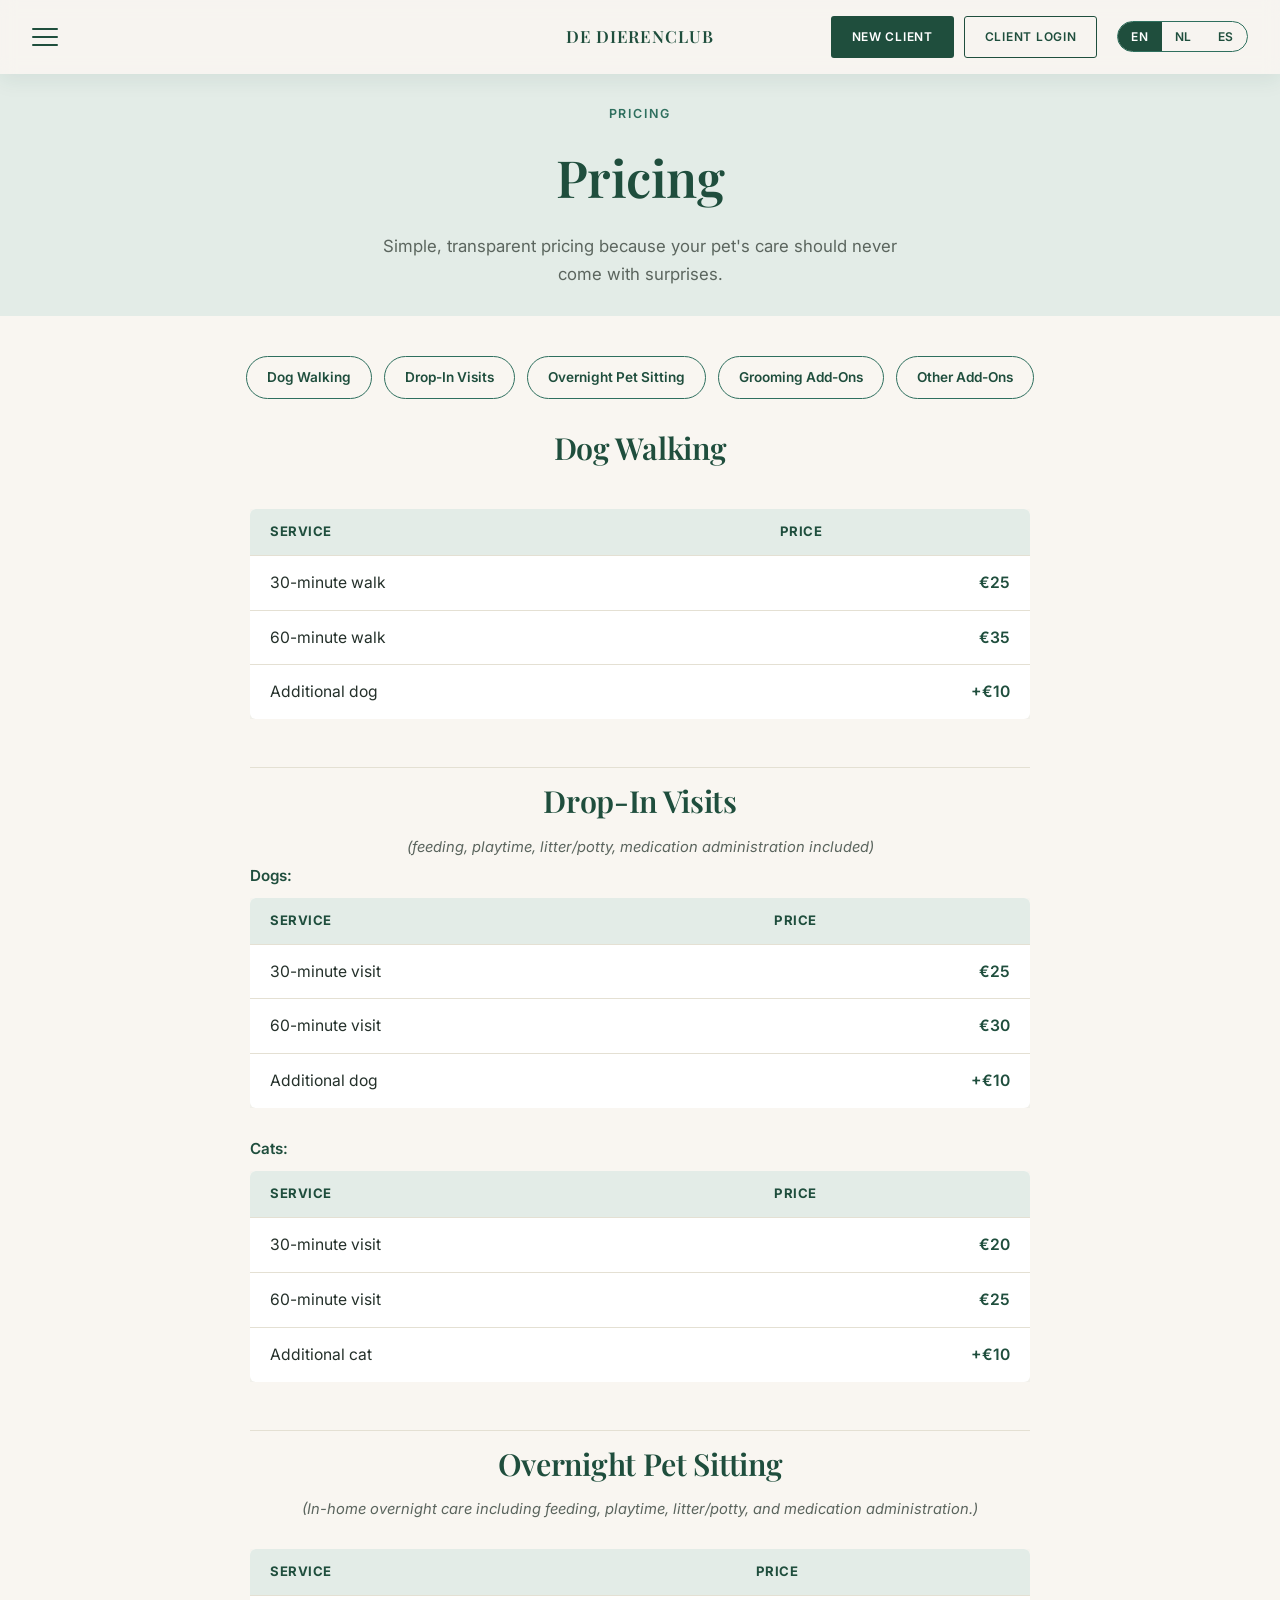
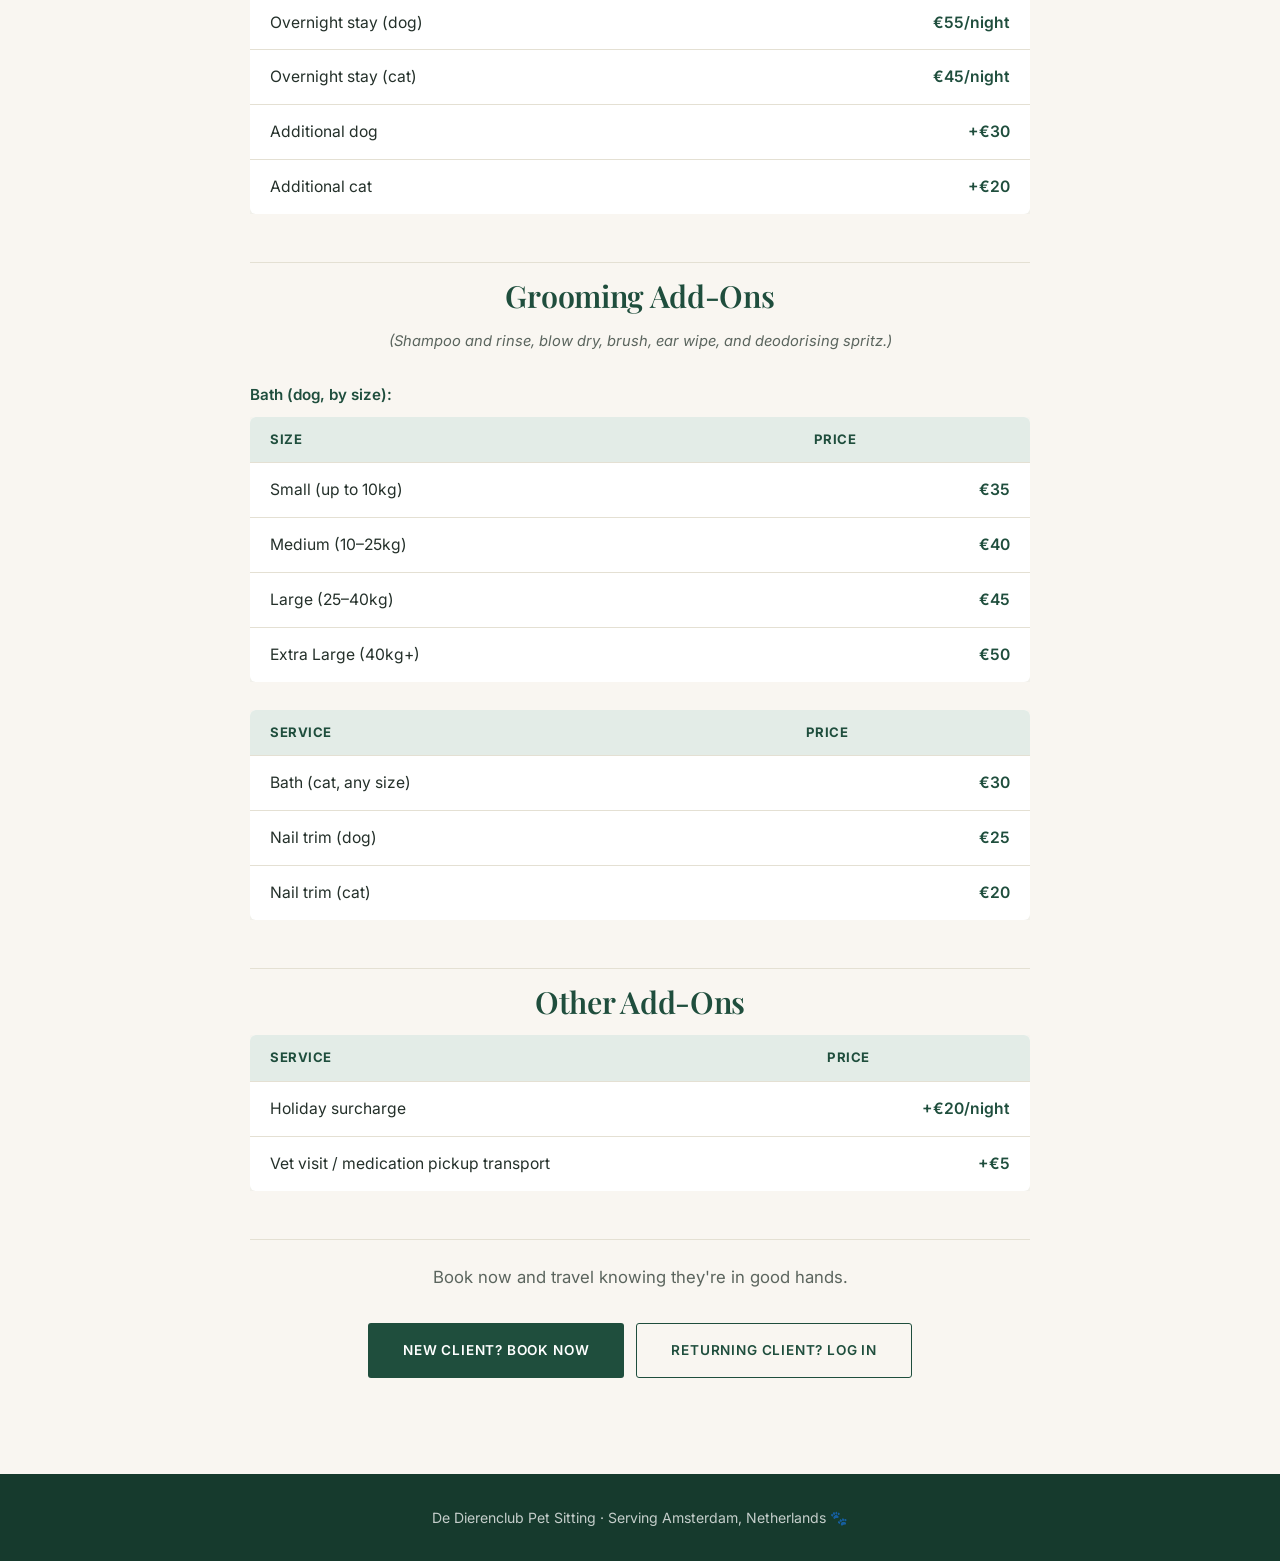
==== commit f3ef0c31: "Add files via upload" ====
--- a/pricing.html
+++ b/pricing.html
@@ -181,7 +181,7 @@
   <section id="overnight" class="pricing-category">
     <div class="container pricing-category-inner">
       <h2 data-i18n="pricing_overnight_title">Overnight Pet Sitting</h2>
-      <p class="pricing-note" data-i18n="pricing_overnight_note">(In-home overnight care including feeding, playtime, litter/potty, and medication administration.)</p>
+      <p class="pricing-note pricing-note-overnight" data-i18n="pricing_overnight_note">(In-home overnight care including feeding, playtime, litter/potty, and medication administration.)</p>
       <div class="pricing-table-wrap">
         <table class="pricing-table">
           <thead>
@@ -218,8 +218,8 @@
       <h2 data-i18n="pricing_grooming_title">Grooming Add-Ons</h2>
 
       <div class="pricing-subgroup">
+        <p class="pricing-note pricing-note-bath" data-i18n="pricing_bath_dog_note">(Shampoo and rinse, blow dry, brush, ear wipe, and deodorising spritz.)</p>
         <p class="pricing-subgroup-label" data-i18n="pricing_bath_dog_label">Bath (dog, by size):</p>
-        <p class="pricing-note" data-i18n="pricing_bath_dog_note">(Pre-bath brush, shampoo and rinse, blow dry, finishing brush, ear wipe, and deodorising spritz. One-on-one in your pet's own home. No crates, no waiting, no stress.)</p>
         <div class="pricing-table-wrap">
           <table class="pricing-table">
             <thead>
--- a/styles.css
+++ b/styles.css
@@ -915,6 +915,14 @@
   margin: 0 auto 28px;
 }
 
+.pricing-note-overnight {
+  max-width: 700px;
+}
+
+.pricing-note-bath {
+  max-width: 640px;
+}
+
 #dropin-visits .pricing-note {
   margin-bottom: 4px;
 }
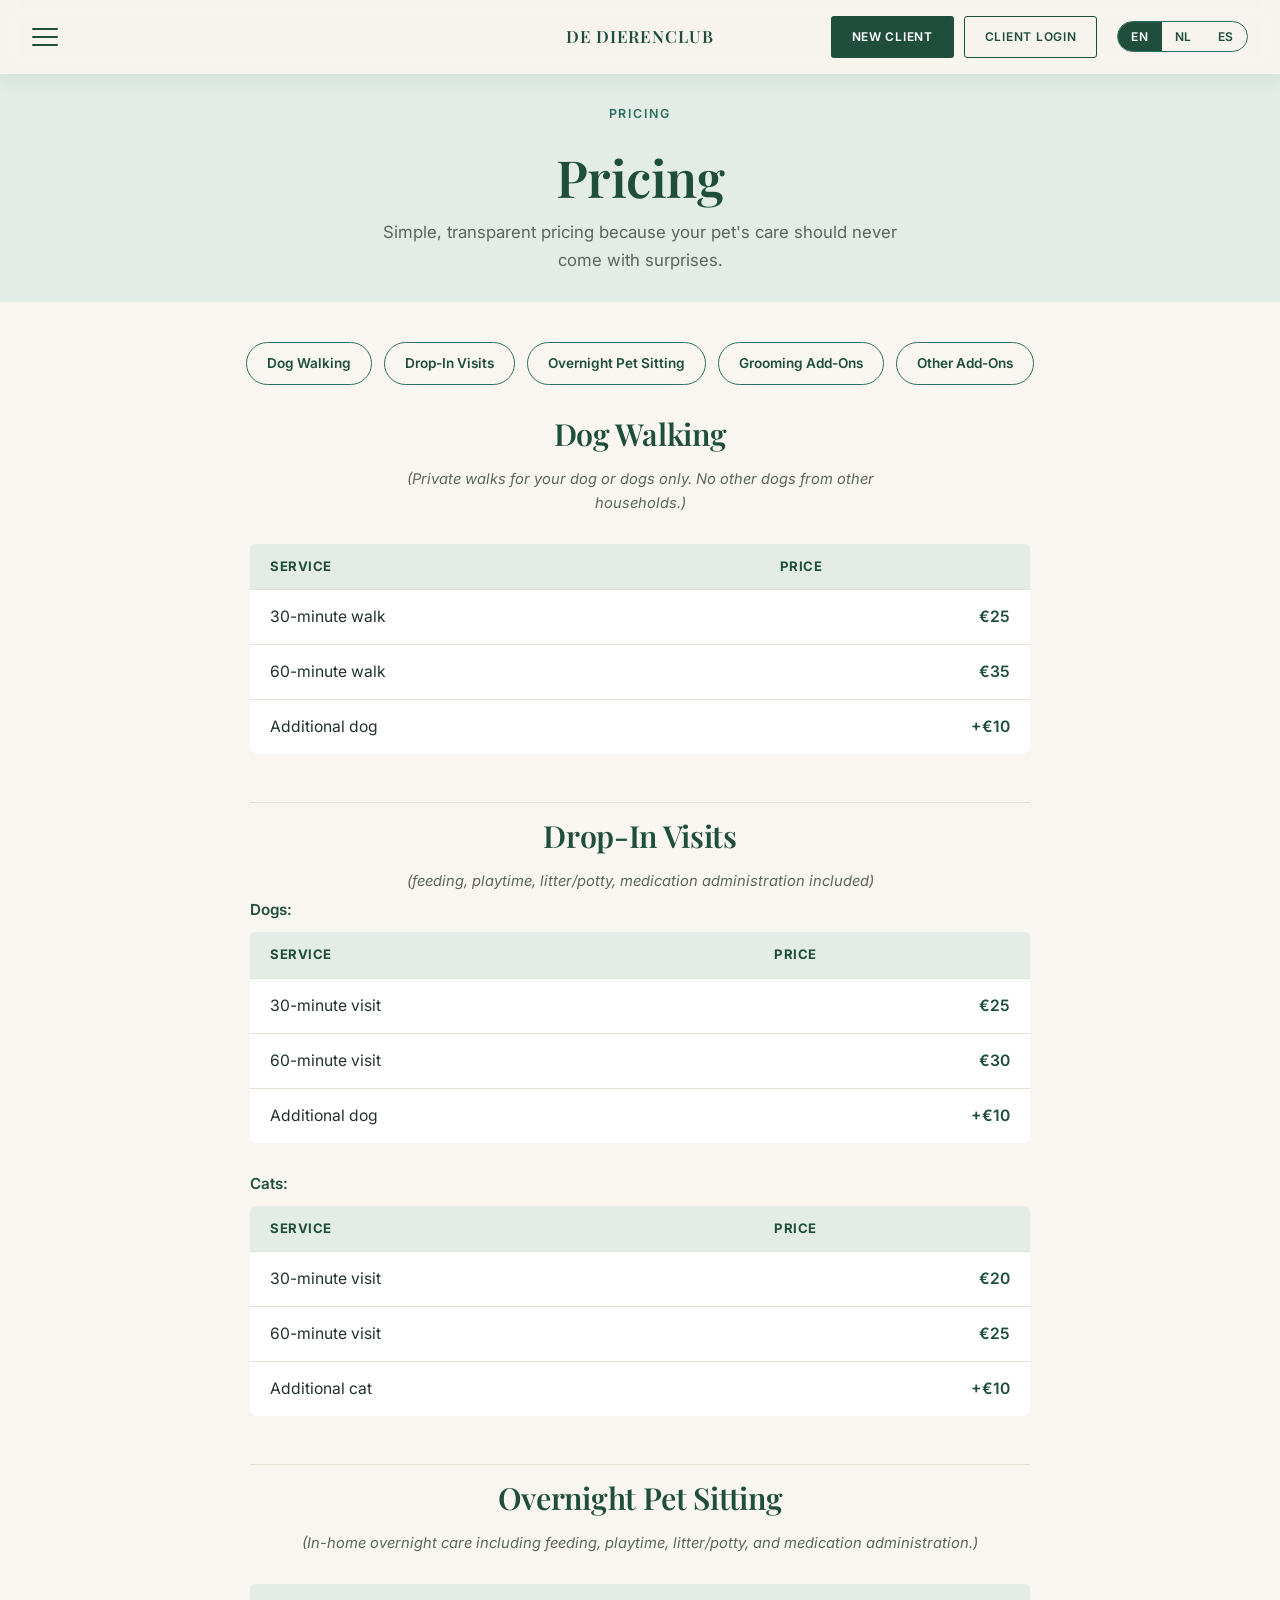
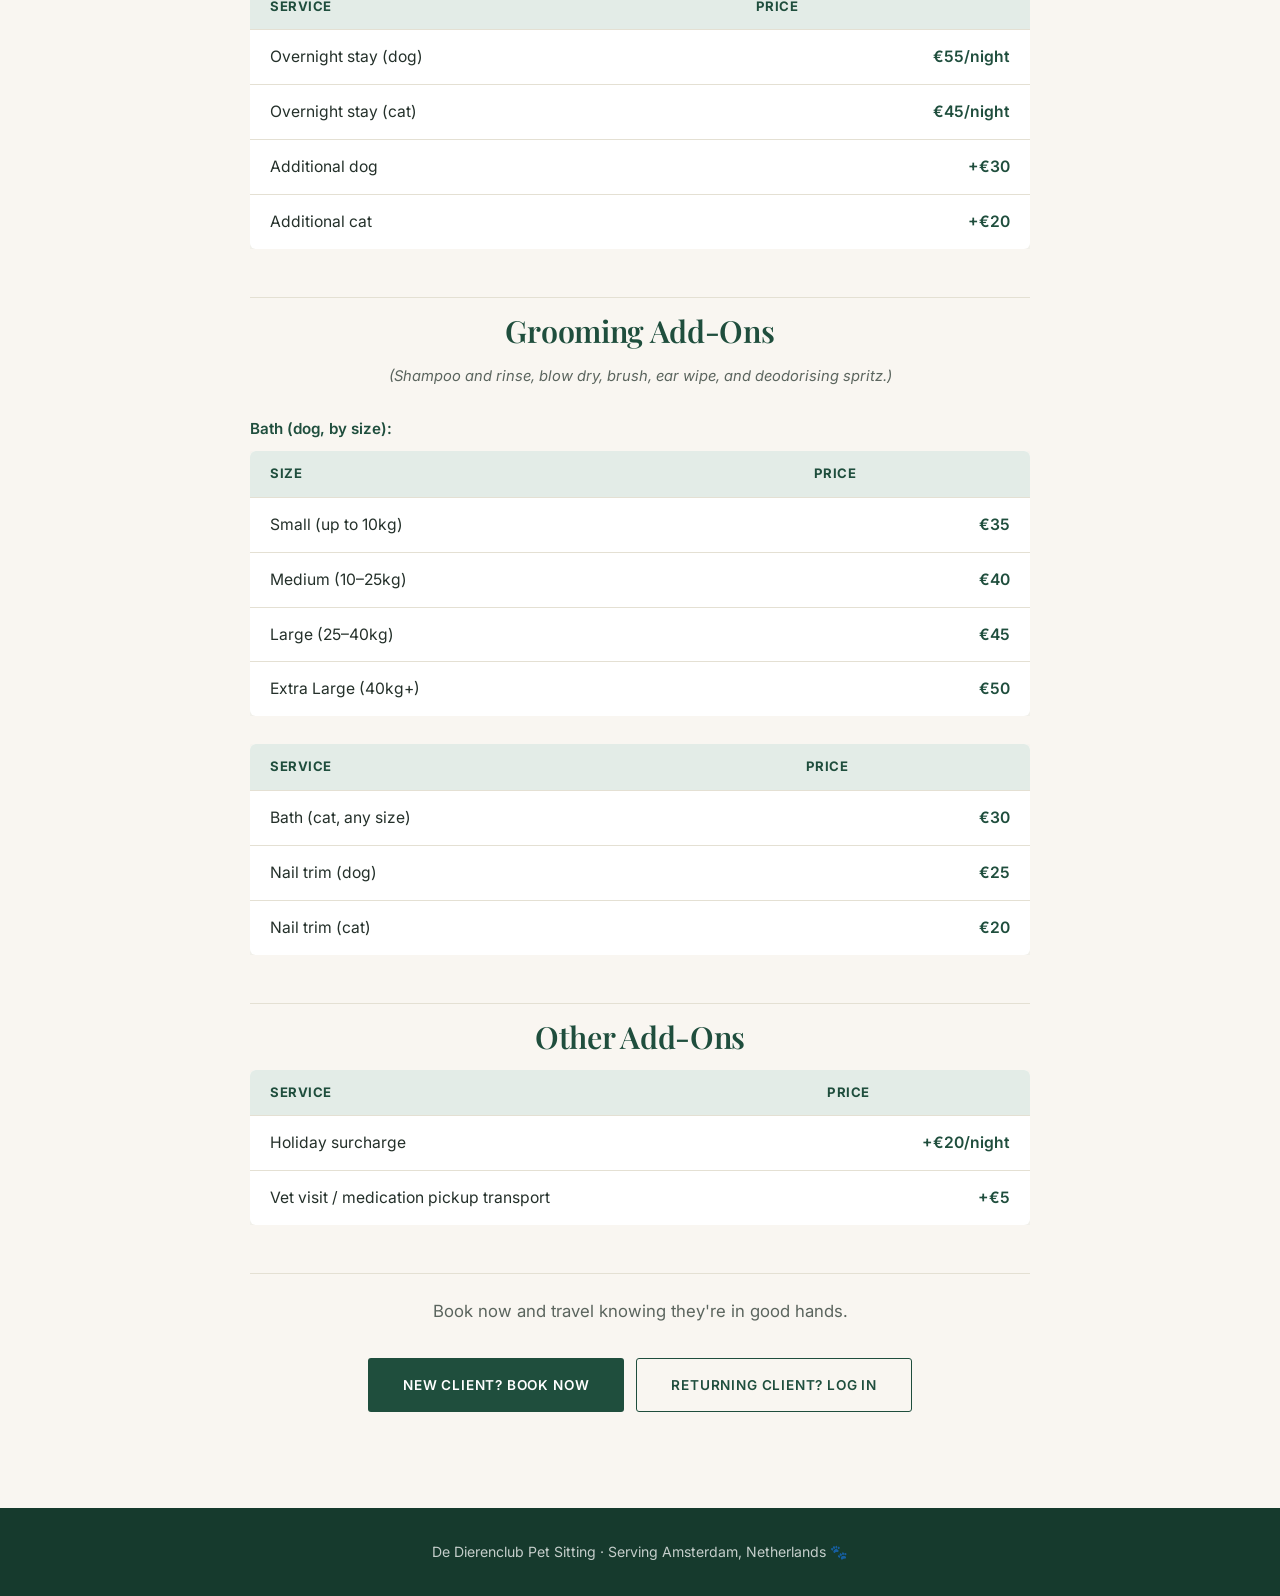
==== commit 992fa12f: "Add files via upload" ====
--- a/pricing.html
+++ b/pricing.html
@@ -88,6 +88,7 @@
   <section id="dog-walking" class="pricing-category">
     <div class="container pricing-category-inner">
       <h2 data-i18n="service_walking_title">Dog Walking</h2>
+      <p class="pricing-note" data-i18n="pricing_walking_note">(Private walks for your dog or dogs only. No other dogs from other households.)</p>
       <div class="pricing-table-wrap">
         <table class="pricing-table">
           <thead>
--- a/styles.css
+++ b/styles.css
@@ -846,7 +846,7 @@
 
 .pricing-hero h1 {
   font-size: clamp(2.4rem, 5vw, 3.2rem);
-  margin-bottom: 14px;
+  margin-bottom: 0;
 }
 
 .pricing-hero p {
@@ -903,7 +903,7 @@
 
 #dog-walking h2 {
   margin-top: 4px;
-  margin-bottom: 36px;
+  margin-bottom: 8px;
 }
 
 .pricing-note {
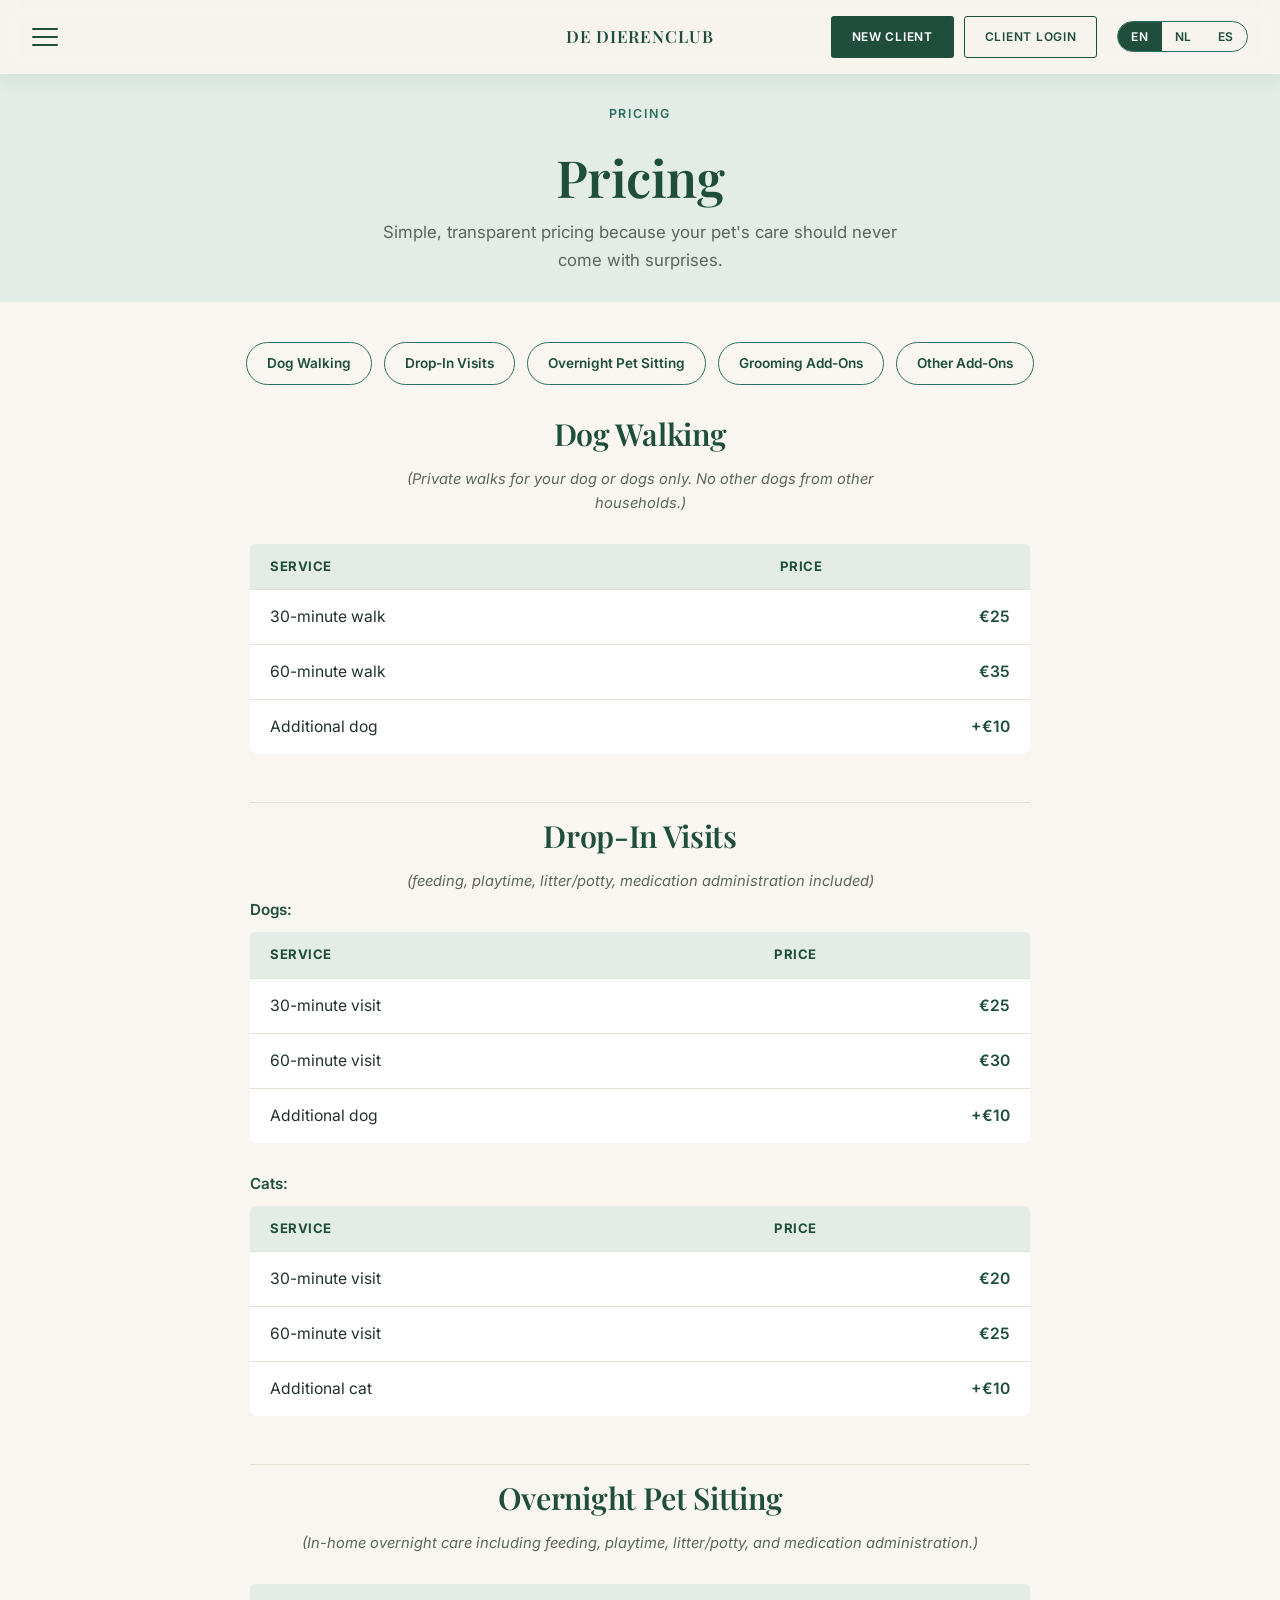
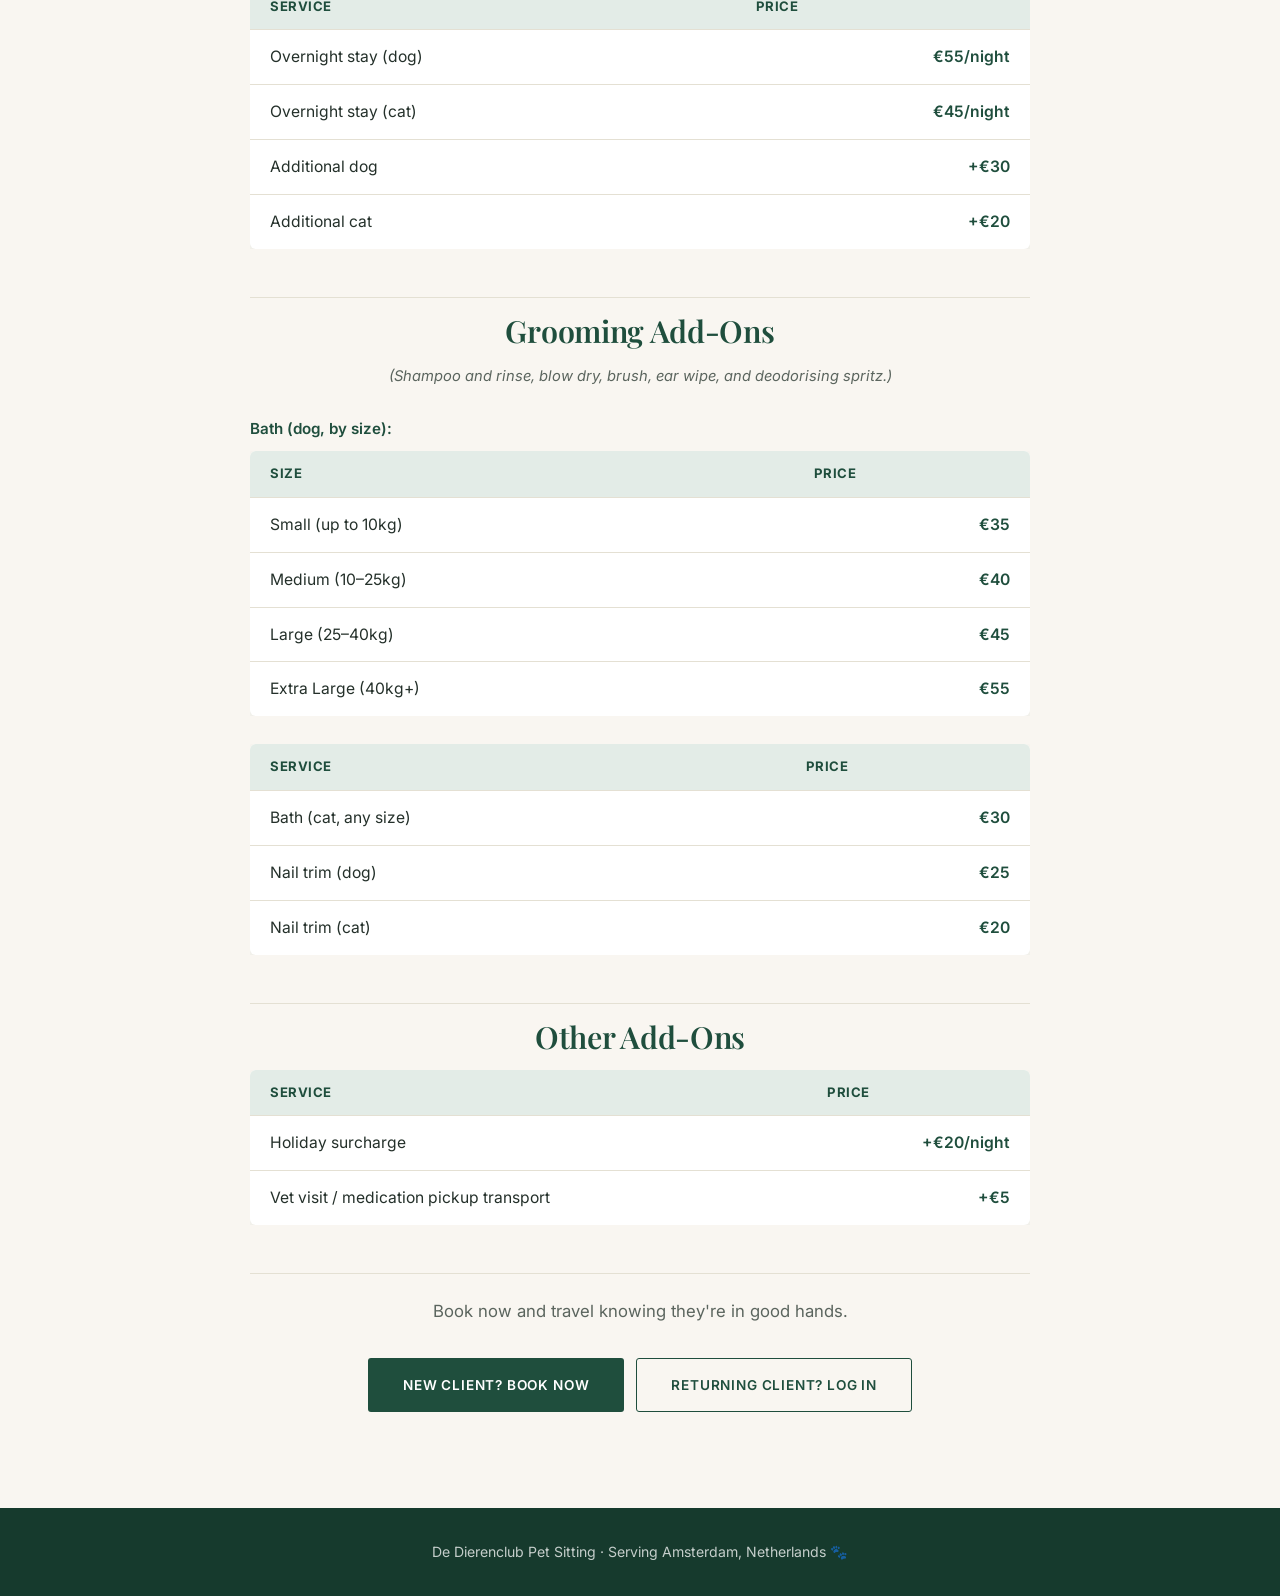
==== commit 2c7c41f8: "Add files via upload" ====
--- a/pricing.html
+++ b/pricing.html
@@ -244,7 +244,7 @@
               </tr>
               <tr>
                 <td data-i18n="pricing_size_xl">Extra Large (40kg+)</td>
-                <td>€50</td>
+                <td>€55</td>
               </tr>
             </tbody>
           </table>
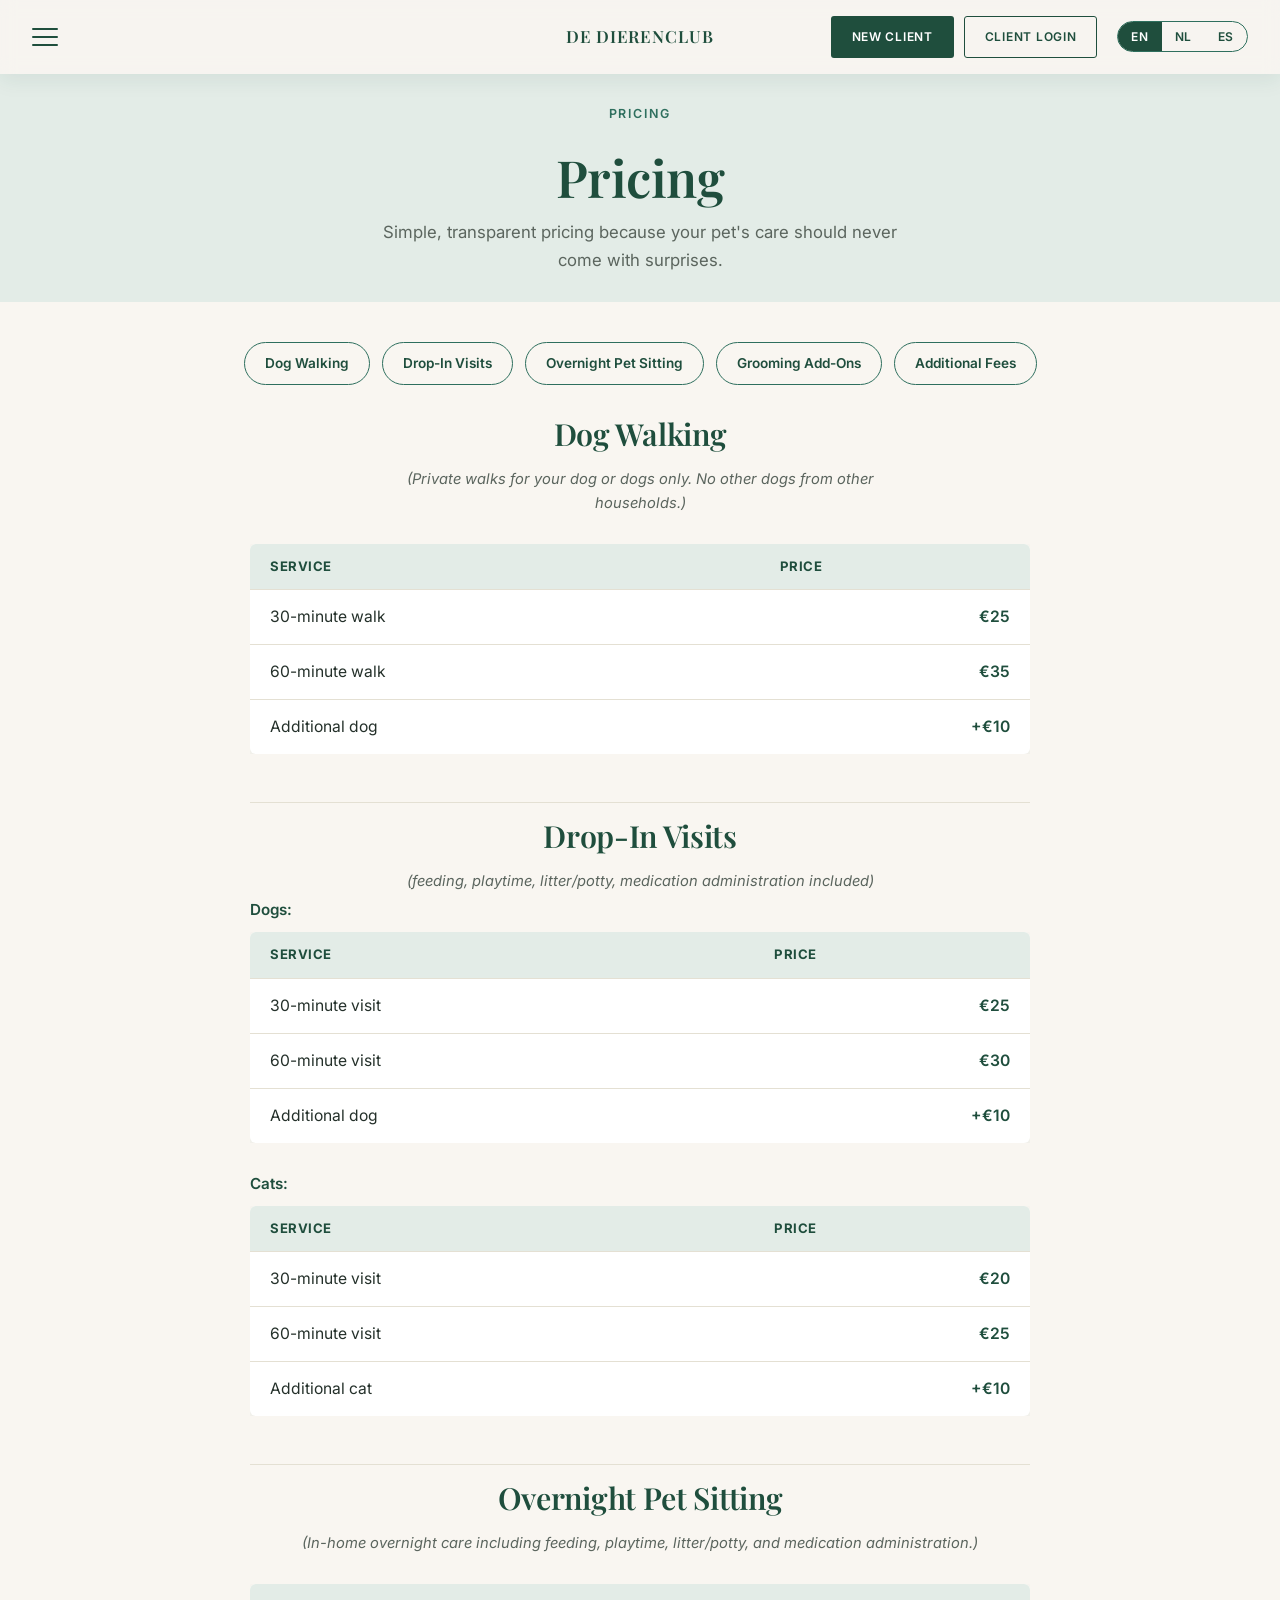
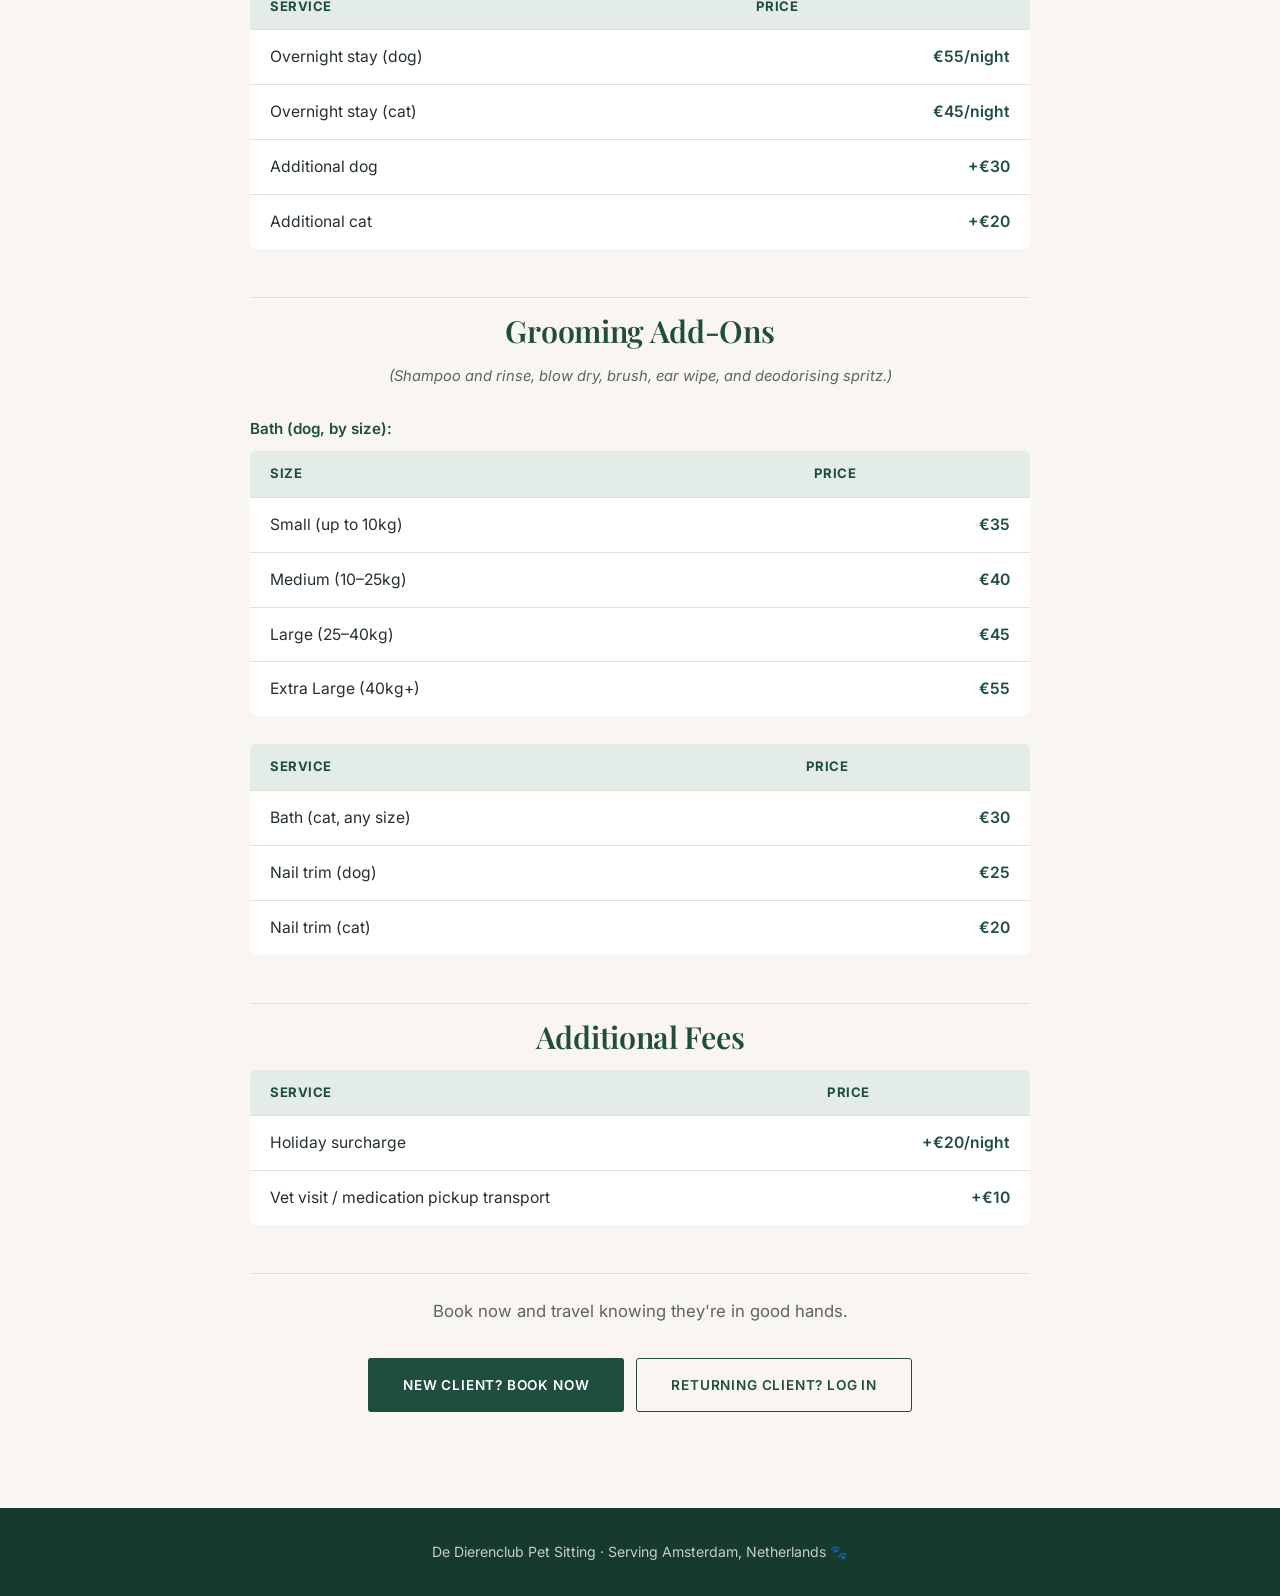
==== commit 05b01376: "Add files via upload" ====
--- a/pricing.html
+++ b/pricing.html
@@ -82,7 +82,7 @@
     <a class="pricing-chip" href="#dropin-visits" data-i18n="pricing_dropin_title">Drop-In Visits</a>
     <a class="pricing-chip" href="#overnight" data-i18n="pricing_overnight_title">Overnight Pet Sitting</a>
     <a class="pricing-chip" href="#grooming" data-i18n="pricing_grooming_title">Grooming Add-Ons</a>
-    <a class="pricing-chip" href="#other-addons" data-i18n="pricing_other_title">Other Add-Ons</a>
+    <a class="pricing-chip" href="#other-addons" data-i18n="pricing_other_title">Additional Fees</a>
   </nav>
 
   <section id="dog-walking" class="pricing-category">
@@ -282,7 +282,7 @@
 
   <section id="other-addons" class="pricing-category">
     <div class="container pricing-category-inner">
-      <h2 data-i18n="pricing_other_title">Other Add-Ons</h2>
+      <h2 data-i18n="pricing_other_title">Additional Fees</h2>
       <div class="pricing-table-wrap">
         <table class="pricing-table">
           <thead>
@@ -298,7 +298,7 @@
             </tr>
             <tr>
               <td data-i18n="pricing_vet_transport">Vet visit / medication pickup transport</td>
-              <td>+€5</td>
+              <td>+€10</td>
             </tr>
           </tbody>
         </table>
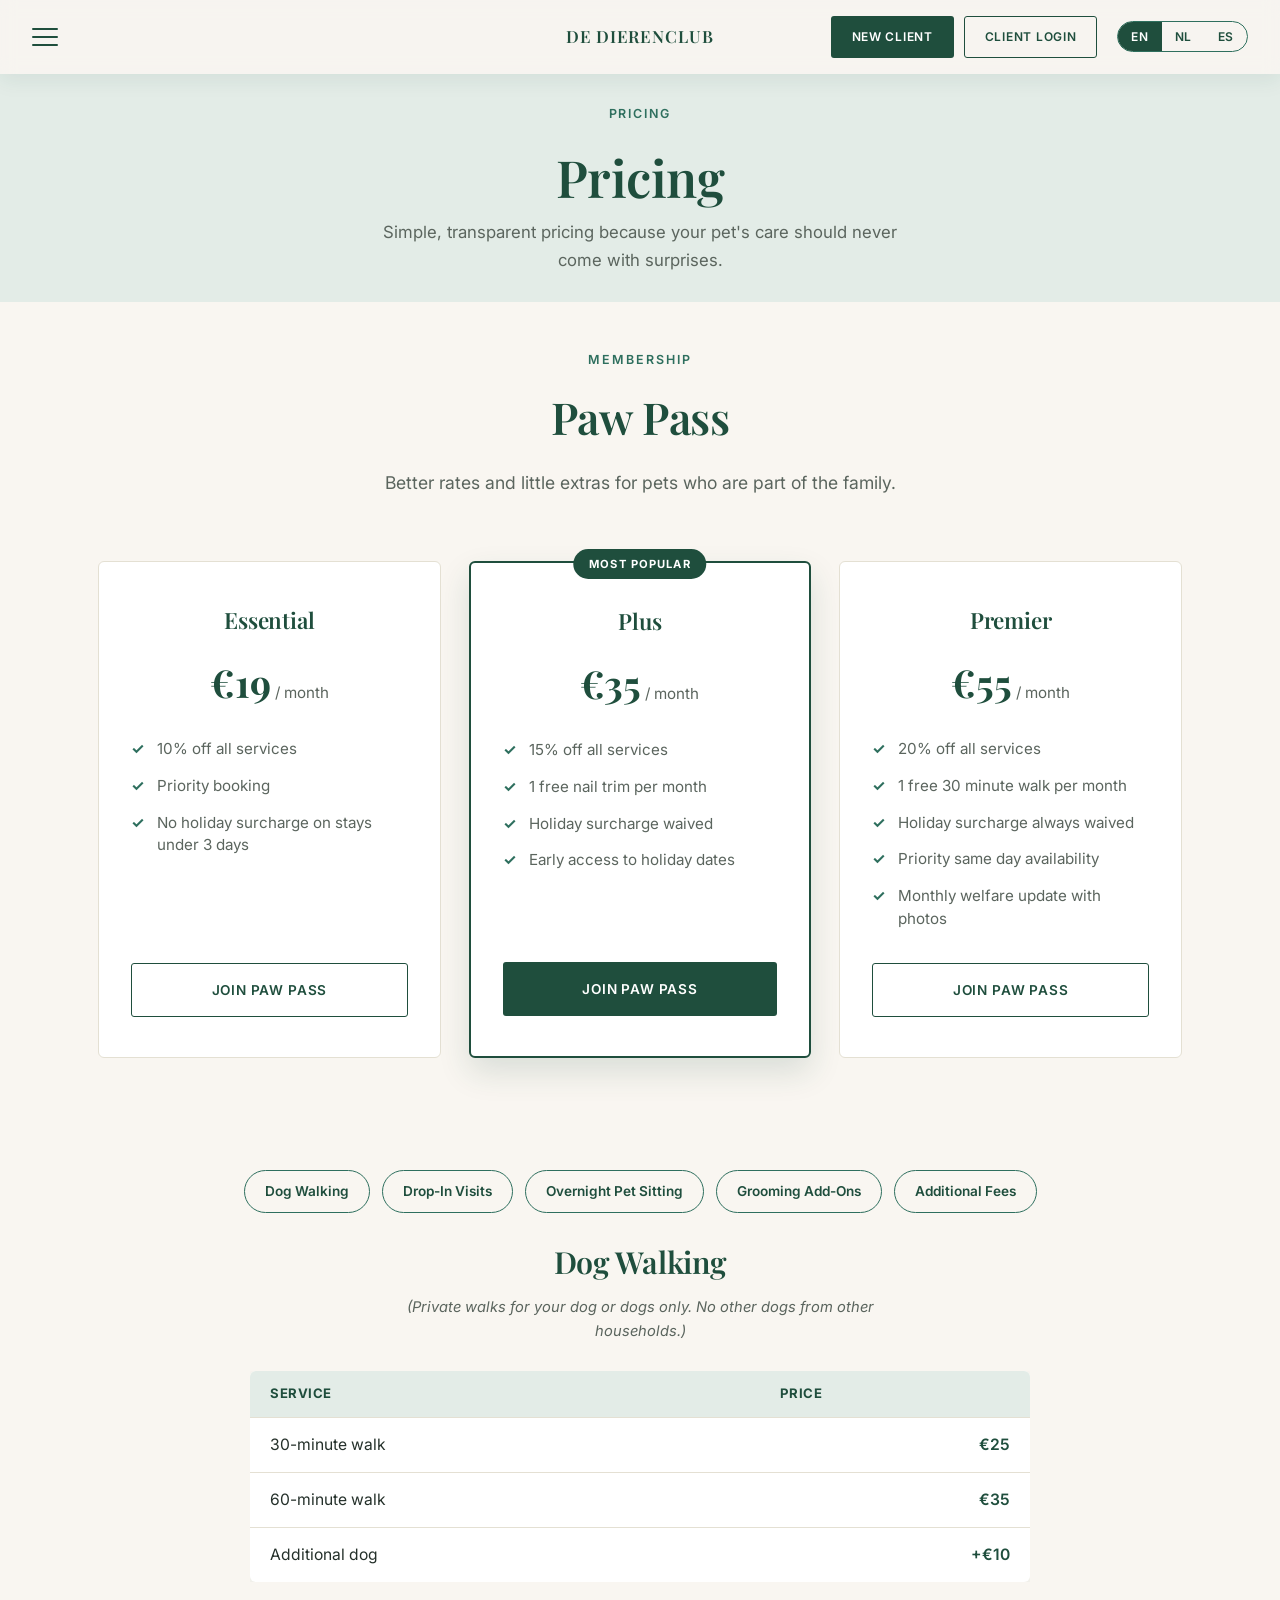
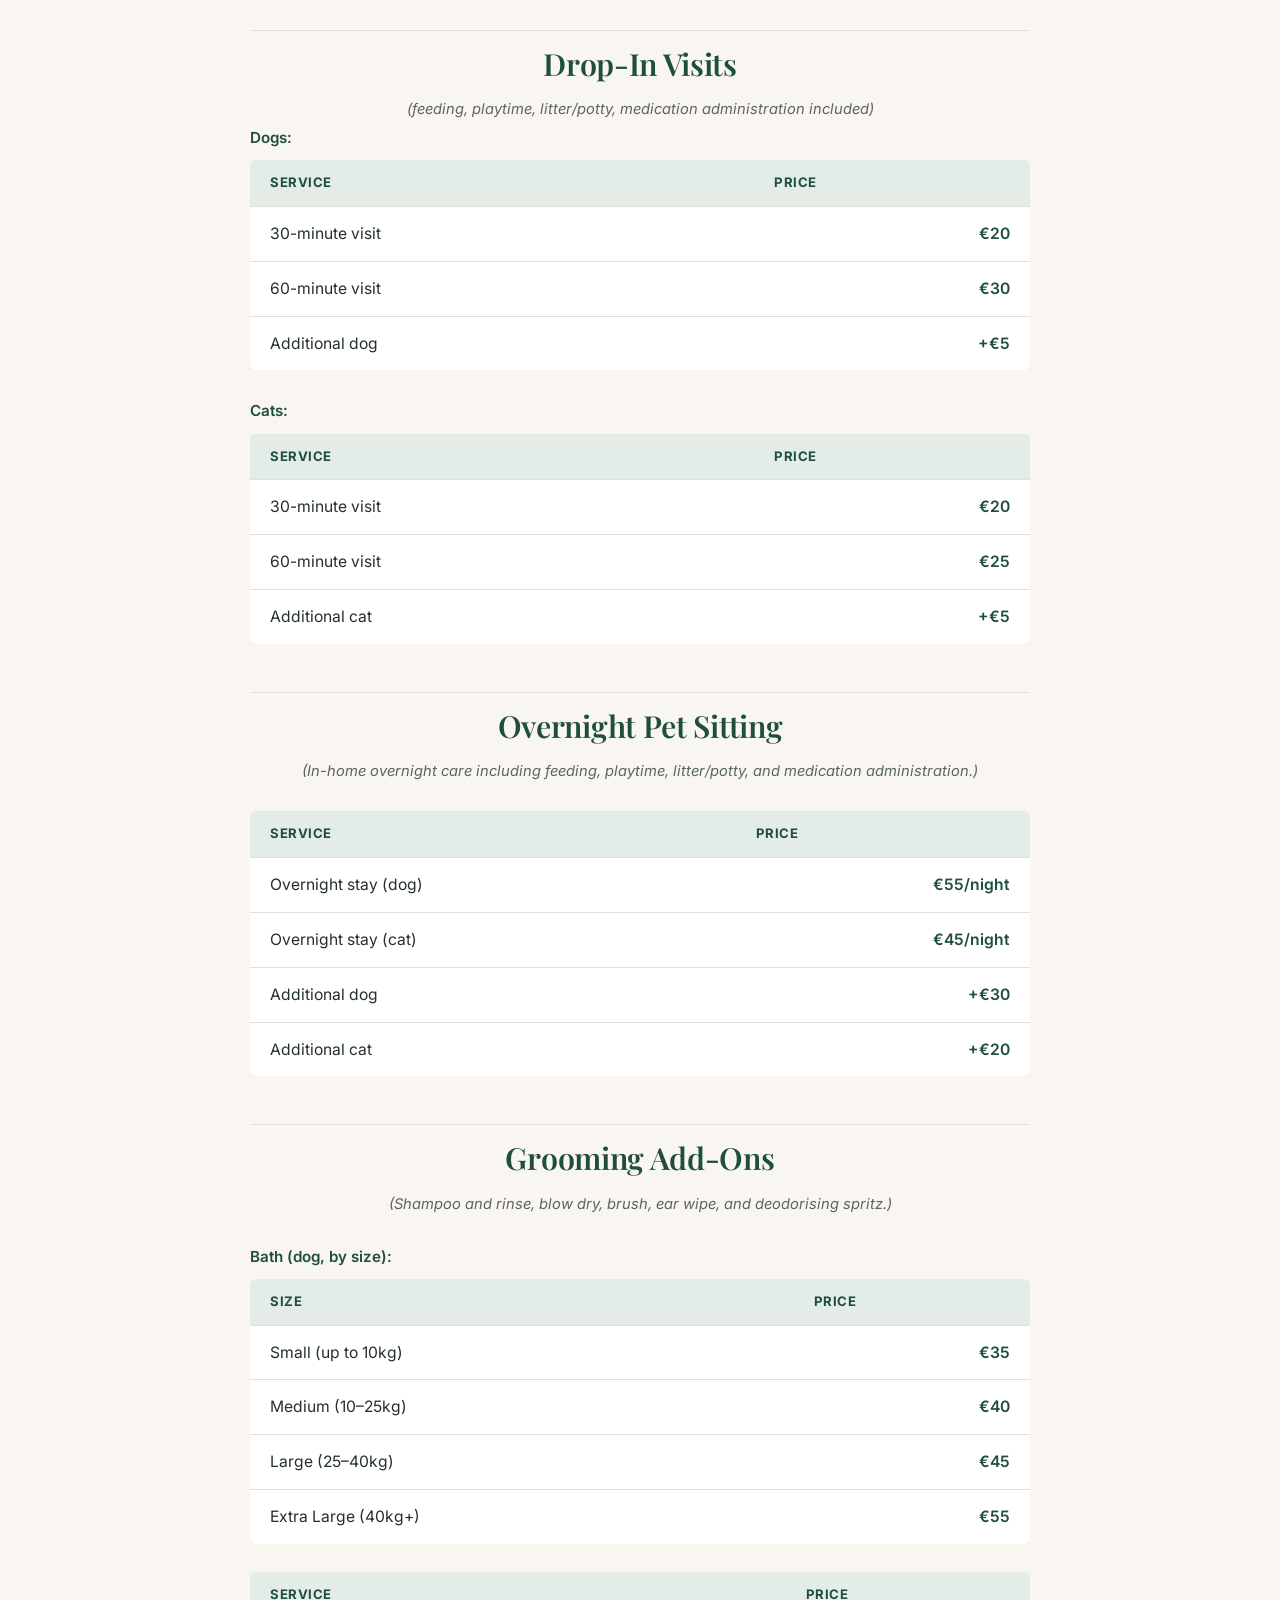
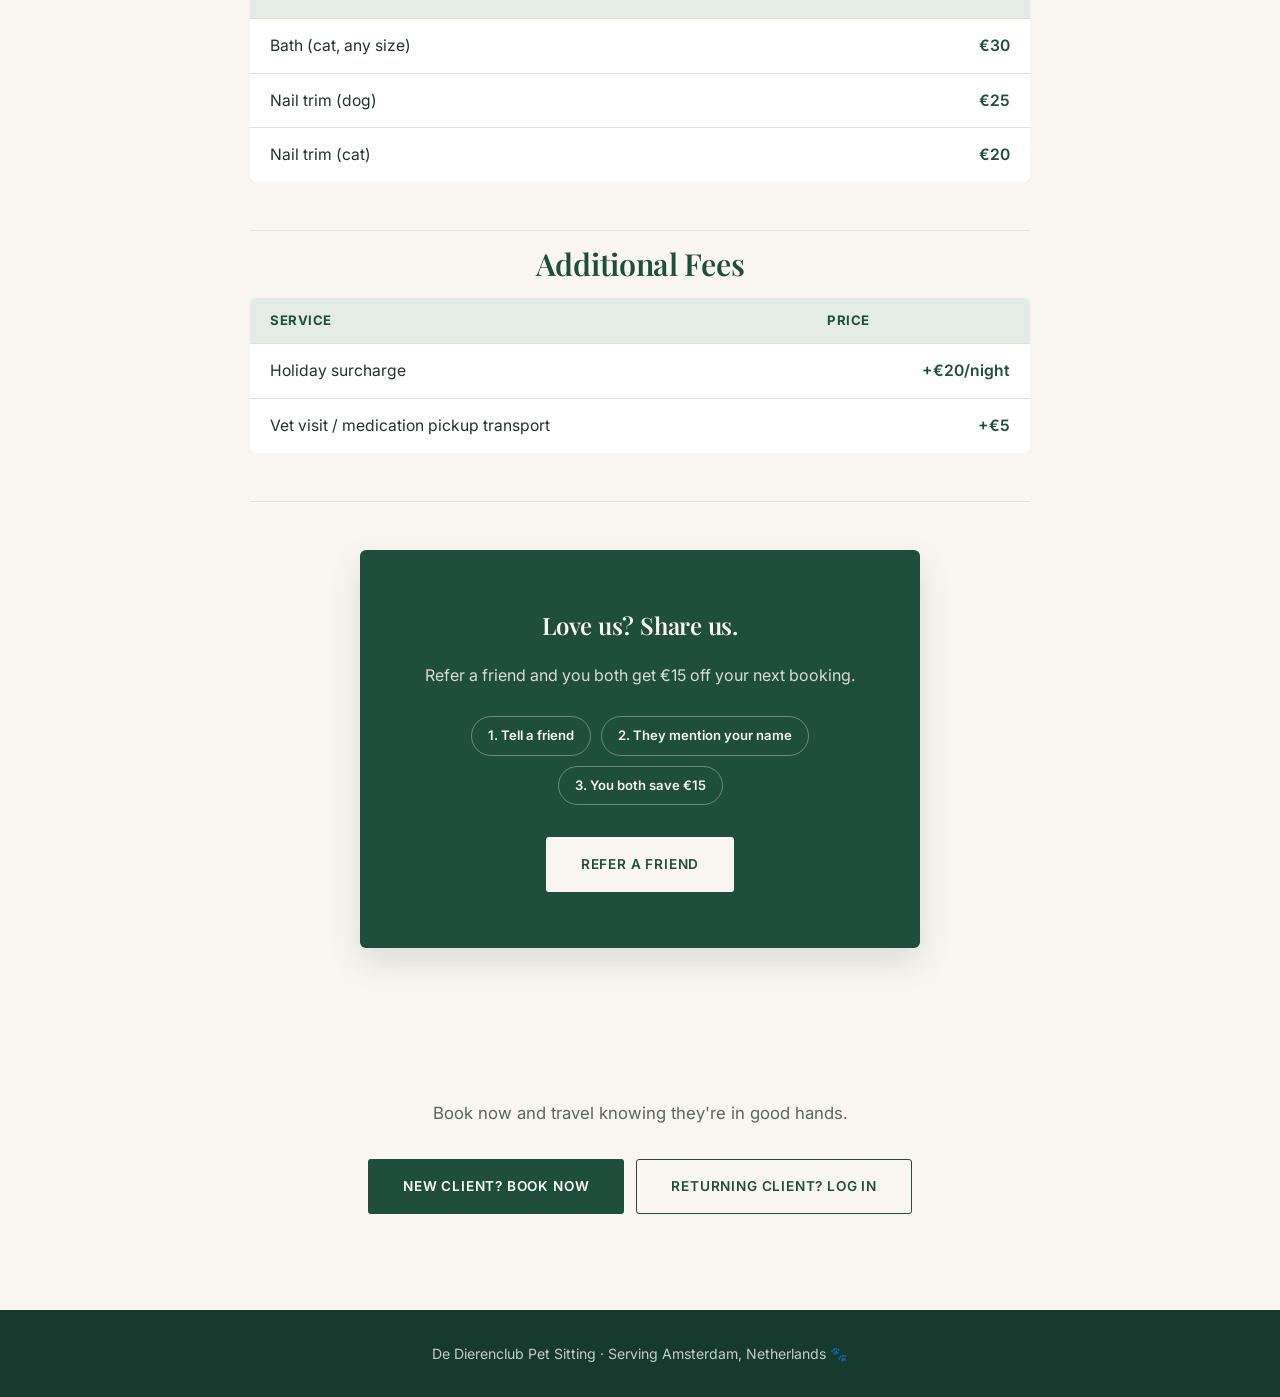
==== commit 6a852e48: "Add files via upload" ====
--- a/pricing.html
+++ b/pricing.html
@@ -77,6 +77,59 @@
     </div>
   </section>
 
+  <section id="paw-pass" class="section paw-pass reveal-target">
+    <div class="container">
+      <div class="section-head">
+        <span class="eyebrow" data-i18n="pawpass_eyebrow">Membership</span>
+        <h2><span translate="no">Paw Pass</span></h2>
+        <p data-i18n="pawpass_lede">Better rates and little extras for pets who are part of the family.</p>
+      </div>
+      <div class="pawpass-grid">
+        <div class="pawpass-card reveal-target">
+          <h3 data-i18n="pawpass_essential_title">Essential</h3>
+          <p class="pawpass-price"><span class="pawpass-price-amount">€19</span><span class="pawpass-price-period" data-i18n="pawpass_per_month"> / month</span></p>
+          <ul class="pawpass-perks">
+            <li data-i18n="pawpass_essential_perk1">10% off all services</li>
+            <li data-i18n="pawpass_essential_perk2">Priority booking</li>
+            <li data-i18n="pawpass_essential_perk3">No holiday surcharge on stays under 3 days</li>
+          </ul>
+          <!-- TODO: WhatsApp number is set to the existing site number; update here and elsewhere if it changes. -->
+          <a class="btn btn-outline pawpass-join" href="https://wa.me/17862130402?text=Hi%20Stephanie%2C%20I'd%20like%20to%20join%20Paw%20Pass%20Essential" target="_blank" rel="noopener">
+            <span data-i18n="pawpass_join_prefix">Join</span> <span translate="no">Paw Pass</span>
+          </a>
+        </div>
+        <div class="pawpass-card pawpass-featured reveal-target">
+          <span class="pawpass-badge" data-i18n="pawpass_popular_badge">Most Popular</span>
+          <h3 data-i18n="pawpass_plus_title">Plus</h3>
+          <p class="pawpass-price"><span class="pawpass-price-amount">€35</span><span class="pawpass-price-period" data-i18n="pawpass_per_month"> / month</span></p>
+          <ul class="pawpass-perks">
+            <li data-i18n="pawpass_plus_perk1">15% off all services</li>
+            <li data-i18n="pawpass_plus_perk2">1 free nail trim per month</li>
+            <li data-i18n="pawpass_plus_perk3">Holiday surcharge waived</li>
+            <li data-i18n="pawpass_plus_perk4">Early access to holiday dates</li>
+          </ul>
+          <a class="btn btn-primary pawpass-join" href="https://wa.me/17862130402?text=Hi%20Stephanie%2C%20I'd%20like%20to%20join%20Paw%20Pass%20Plus" target="_blank" rel="noopener">
+            <span data-i18n="pawpass_join_prefix">Join</span> <span translate="no">Paw Pass</span>
+          </a>
+        </div>
+        <div class="pawpass-card reveal-target">
+          <h3 data-i18n="pawpass_premier_title">Premier</h3>
+          <p class="pawpass-price"><span class="pawpass-price-amount">€55</span><span class="pawpass-price-period" data-i18n="pawpass_per_month"> / month</span></p>
+          <ul class="pawpass-perks">
+            <li data-i18n="pawpass_premier_perk1">20% off all services</li>
+            <li data-i18n="pawpass_premier_perk2">1 free 30 minute walk per month</li>
+            <li data-i18n="pawpass_premier_perk3">Holiday surcharge always waived</li>
+            <li data-i18n="pawpass_premier_perk4">Priority same day availability</li>
+            <li data-i18n="pawpass_premier_perk5">Monthly welfare update with photos</li>
+          </ul>
+          <a class="btn btn-outline pawpass-join" href="https://wa.me/17862130402?text=Hi%20Stephanie%2C%20I'd%20like%20to%20join%20Paw%20Pass%20Premier" target="_blank" rel="noopener">
+            <span data-i18n="pawpass_join_prefix">Join</span> <span translate="no">Paw Pass</span>
+          </a>
+        </div>
+      </div>
+    </div>
+  </section>
+
   <nav class="pricing-chips" aria-label="Pricing categories">
     <a class="pricing-chip" href="#dog-walking" data-i18n="service_walking_title">Dog Walking</a>
     <a class="pricing-chip" href="#dropin-visits" data-i18n="pricing_dropin_title">Drop-In Visits</a>
@@ -134,7 +187,7 @@
             <tbody>
               <tr>
                 <td data-i18n="pricing_visit30">30-minute visit</td>
-                <td>€25</td>
+                <td>€20</td>
               </tr>
               <tr>
                 <td data-i18n="pricing_visit60">60-minute visit</td>
@@ -142,7 +195,7 @@
               </tr>
               <tr>
                 <td data-i18n="pricing_extra_dog">Additional dog</td>
-                <td>+€10</td>
+                <td>+€5</td>
               </tr>
             </tbody>
           </table>
@@ -170,7 +223,7 @@
               </tr>
               <tr>
                 <td data-i18n="pricing_extra_cat">Additional cat</td>
-                <td>+€10</td>
+                <td>+€5</td>
               </tr>
             </tbody>
           </table>
@@ -298,10 +351,25 @@
             </tr>
             <tr>
               <td data-i18n="pricing_vet_transport">Vet visit / medication pickup transport</td>
-              <td>+€10</td>
+              <td>+€5</td>
             </tr>
           </tbody>
         </table>
+      </div>
+    </div>
+  </section>
+
+  <section id="refer" class="section refer reveal-target">
+    <div class="container">
+      <div class="refer-panel reveal-target">
+        <h2 data-i18n="refer_heading">Love us? Share us.</h2>
+        <p data-i18n="refer_copy">Refer a friend and you both get €15 off your next booking.</p>
+        <div class="refer-steps">
+          <span class="refer-step" data-i18n="refer_step1">1. Tell a friend</span>
+          <span class="refer-step" data-i18n="refer_step2">2. They mention your name</span>
+          <span class="refer-step" data-i18n="refer_step3">3. You both save €15</span>
+        </div>
+        <a class="btn btn-cream" href="https://wa.me/17862130402?text=Hi%20Stephanie%2C%20I'd%20like%20to%20refer%20a%20friend." target="_blank" rel="noopener" data-i18n="refer_btn">Refer a Friend</a>
       </div>
     </div>
   </section>
--- a/styles.css
+++ b/styles.css
@@ -420,11 +420,7 @@
   position: relative;
   height: 100vh;
   min-height: 560px;
-  display: flex;
-  align-items: center;
-  justify-content: center;
   overflow: hidden;
-  text-align: center;
 }
 
 .hero-media {
@@ -442,24 +438,97 @@
   background: linear-gradient(180deg, rgba(22, 43, 35, 0.45) 0%, rgba(20, 38, 31, 0.35) 45%, rgba(15, 30, 24, 0.65) 100%);
 }
 
-.hero-inner {
-  position: relative;
+.hero-badge {
+  position: absolute;
   z-index: 2;
-  max-width: 780px;
-  padding: 0 28px;
-}
-
-.hero h1 {
-  font-size: clamp(2.4rem, 6vw, 4.6rem);
-  line-height: 1.08;
-  color: var(--white);
+  top: 14%;
+  left: 7%;
+  display: flex;
+  flex-direction: column;
+  align-items: flex-start;
   opacity: 0;
   transform: translateY(22px);
   animation: heroIn 1s var(--ease) 0.3s forwards;
 }
 
-.hero-line {
+.hero-badge-line1 {
+  background-color: var(--forest);
+  color: var(--white);
+  font-family: 'Playfair Display', serif;
+  font-weight: 700;
+  font-size: clamp(1.6rem, 3.6vw, 2.6rem);
+  text-transform: uppercase;
+  letter-spacing: 0.02em;
+  padding: 14px 28px;
+  box-shadow: var(--shadow);
+}
+
+.hero-badge-line2 {
+  background-color: var(--sage);
+  color: var(--white);
+  font-family: 'Playfair Display', serif;
+  font-style: italic;
+  font-weight: 600;
+  font-size: clamp(1.1rem, 2.4vw, 1.6rem);
+  padding: 8px 24px;
+  margin-left: 24px;
+  margin-top: -6px;
+  box-shadow: var(--shadow-soft);
+}
+
+.hero-promo-panel {
+  position: absolute;
+  z-index: 2;
+  left: 0;
+  bottom: 0;
+  max-width: 460px;
+  width: calc(100% - 56px);
+  margin: 28px;
+  padding: 36px 36px 32px;
+  background-color: rgba(22, 43, 35, 0.82);
+  backdrop-filter: blur(4px);
+  text-align: left;
+  opacity: 0;
+  transform: translateY(22px);
+  animation: heroIn 1s var(--ease) 0.5s forwards;
+}
+
+.hero-promo-panel h2 {
+  color: var(--white);
+  font-size: clamp(1.3rem, 2.6vw, 1.7rem);
+  margin-bottom: 10px;
+}
+
+.hero-promo-panel p {
+  color: rgba(249, 246, 241, 0.88);
+  font-size: 0.95rem;
+  margin-bottom: 20px;
+}
+
+.hero-promo-panel .btn {
   display: block;
+  text-align: center;
+}
+
+.hero-promo-secondary {
+  display: flex;
+  align-items: center;
+  gap: 6px;
+  margin-top: 16px;
+  color: var(--bg);
+  font-size: 0.85rem;
+  font-weight: 600;
+  letter-spacing: 0.04em;
+  text-decoration: none;
+  border-bottom: 1px solid rgba(249, 246, 241, 0.4);
+  padding-bottom: 2px;
+  width: fit-content;
+  transition: border-color 0.2s ease, color 0.2s ease;
+}
+
+.hero-promo-secondary:hover {
+  color: var(--white);
+  border-color: var(--bg);
 }
 
 @keyframes heroIn {
@@ -467,7 +536,8 @@
 }
 
 @media (prefers-reduced-motion: reduce) {
-  .hero h1 {
+  .hero-badge,
+  .hero-promo-panel {
     animation: none;
     opacity: 1;
     transform: none;
@@ -989,6 +1059,183 @@
   font-size: 1.05rem;
 }
 
+/* ---------- Paw Pass ---------- */
+.paw-pass {
+  background-color: var(--bg);
+  padding-bottom: 72px;
+}
+
+.pawpass-grid {
+  display: grid;
+  grid-template-columns: repeat(3, 1fr);
+  gap: 28px;
+  align-items: stretch;
+}
+
+.pawpass-card {
+  display: flex;
+  flex-direction: column;
+  background-color: var(--white);
+  border: 1px solid var(--border);
+  border-radius: var(--radius);
+  padding: 40px 32px;
+  text-align: center;
+  position: relative;
+  transition: transform 0.35s var(--ease), box-shadow 0.35s var(--ease);
+}
+
+.pawpass-card:hover {
+  transform: translateY(-8px);
+  box-shadow: var(--shadow-lift);
+}
+
+.pawpass-featured {
+  border: 2px solid var(--forest);
+  box-shadow: var(--shadow);
+}
+
+.pawpass-featured:hover {
+  box-shadow: var(--shadow-lift);
+}
+
+.pawpass-badge {
+  position: absolute;
+  top: -14px;
+  left: 50%;
+  transform: translateX(-50%);
+  background-color: var(--forest);
+  color: var(--white);
+  font-size: 0.7rem;
+  font-weight: 700;
+  letter-spacing: 0.1em;
+  text-transform: uppercase;
+  padding: 6px 16px;
+  border-radius: 999px;
+  white-space: nowrap;
+}
+
+.pawpass-card h3 {
+  font-size: 1.4rem;
+  margin-bottom: 12px;
+}
+
+.pawpass-price {
+  margin-bottom: 24px;
+}
+
+.pawpass-price-amount {
+  font-family: 'Playfair Display', serif;
+  font-size: 2.4rem;
+  font-weight: 700;
+  color: var(--forest);
+}
+
+.pawpass-price-period {
+  font-size: 0.95rem;
+  color: var(--ink-soft);
+}
+
+.pawpass-perks {
+  list-style: none;
+  margin: 0 0 32px;
+  padding: 0;
+  text-align: left;
+  flex-grow: 1;
+}
+
+.pawpass-perks li {
+  position: relative;
+  padding-left: 26px;
+  margin-bottom: 14px;
+  font-size: 0.95rem;
+  color: var(--ink-soft);
+  line-height: 1.5;
+}
+
+.pawpass-perks li:last-child {
+  margin-bottom: 0;
+}
+
+.pawpass-perks li::before {
+  content: '✓';
+  position: absolute;
+  left: 0;
+  top: 0;
+  color: var(--sage);
+  font-weight: 700;
+}
+
+.pawpass-join {
+  width: 100%;
+  margin-top: auto;
+}
+
+/* ---------- Refer a Friend ---------- */
+.refer {
+  background-color: var(--bg);
+}
+
+.refer-panel {
+  max-width: 560px;
+  margin: 0 auto;
+  background-color: var(--forest);
+  text-align: center;
+  border-radius: var(--radius);
+  padding: 56px 40px;
+  box-shadow: var(--shadow);
+}
+
+.refer-panel h2 {
+  color: var(--bg);
+  margin-bottom: 16px;
+}
+
+.refer-panel p {
+  color: rgba(249, 246, 241, 0.85);
+  margin-bottom: 28px;
+}
+
+.refer-steps {
+  display: flex;
+  flex-wrap: wrap;
+  justify-content: center;
+  gap: 10px;
+  margin-bottom: 32px;
+}
+
+.refer-step {
+  display: inline-block;
+  padding: 8px 16px;
+  border-radius: 999px;
+  border: 1px solid rgba(249, 246, 241, 0.35);
+  color: var(--bg);
+  font-size: 0.82rem;
+  font-weight: 600;
+}
+
+.btn-cream {
+  background-color: var(--bg);
+  color: var(--forest);
+}
+
+.btn-cream:hover {
+  background-color: var(--white);
+  transform: translateY(-3px);
+  box-shadow: var(--shadow);
+}
+
+/* ---------- Homepage Paw Pass / Refer teaser ---------- */
+.pawpass-teaser {
+  background-color: var(--bg);
+  padding: 64px 0;
+}
+
+.pawpass-teaser-grid {
+  display: grid;
+  grid-template-columns: repeat(2, 1fr);
+  gap: 28px;
+}
+
 /* ---------- Responsive ---------- */
 @media (max-width: 900px) {
   .service-grid {
@@ -1013,6 +1260,14 @@
   .reviews-grid {
     grid-template-columns: 1fr;
   }
+
+  .pawpass-grid {
+    grid-template-columns: 1fr;
+  }
+
+  .pawpass-teaser-grid {
+    grid-template-columns: 1fr;
+  }
 }
 
 @media (max-width: 640px) {
@@ -1028,6 +1283,26 @@
     font-size: 0.85rem;
   }
 
+  .hero-badge {
+    top: 10%;
+    left: 20px;
+  }
+
+  .hero-badge-line2 {
+    margin-left: 14px;
+  }
+
+  .hero-promo-panel {
+    max-width: none;
+    width: calc(100% - 32px);
+    margin: 16px;
+    padding: 24px 24px 22px;
+  }
+
+  .hero .scroll-indicator {
+    display: none;
+  }
+
   .section {
     padding: 32px 0 88px;
   }
@@ -1044,6 +1319,14 @@
     padding: 24px;
   }
 
+  .pawpass-card {
+    padding: 32px 24px;
+  }
+
+  .refer-panel {
+    padding: 40px 24px;
+  }
+
   .pricing-hero {
     padding: 88px 0 20px;
   }
